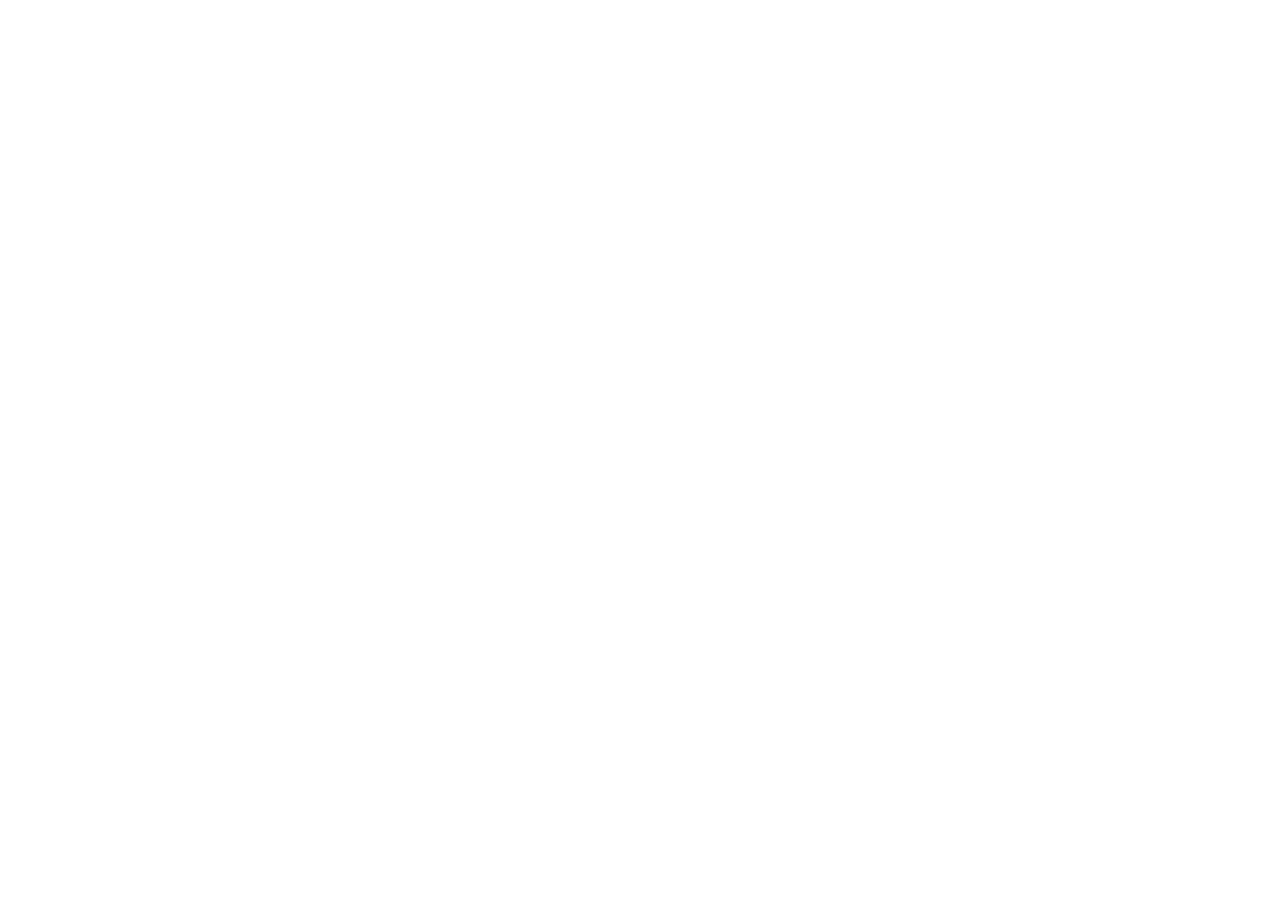
==== index.html @ b68fb027 "init project" ====
<!DOCTYPE html>
<html lang="zh-CN">

<head>
    <meta charset="UTF-8">
    <meta name="viewport" content="width=device-width, initial-scale=1.0">
    <title>Document</title>
</head>

<body>

</body>

</html>
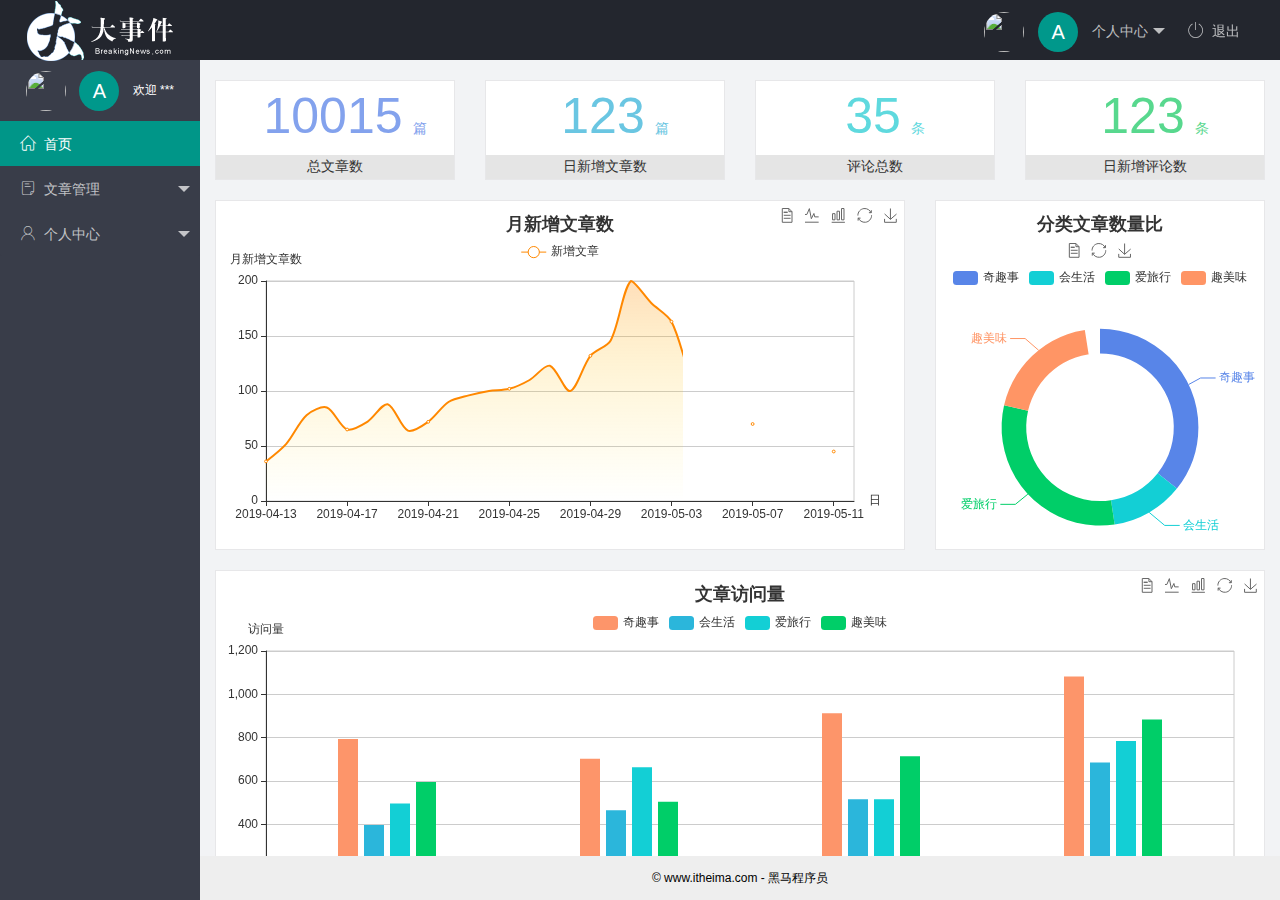
==== commit 4f71d390: "完成了主页功能" ====
--- a/index.html
+++ b/index.html
@@ -1,14 +1,95 @@
 <!DOCTYPE html>
-<html lang="zh-CN">
+<html>
 
 <head>
-    <meta charset="UTF-8">
-    <meta name="viewport" content="width=device-width, initial-scale=1.0">
-    <title>Document</title>
+    <meta charset="utf-8">
+    <meta name="viewport" content="width=device-width, initial-scale=1, maximum-scale=1">
+    <title>大事件-后台首页</title>
+    <!-- 导入layui的样式 -->
+    <link rel="stylesheet" href="/assets/lib/layui/css/layui.css">
+    <!-- 引入第三方字体图标库 -->
+    <link rel="stylesheet" href="/assets/fonts/iconfont.css">
+    <!-- 导入自己的样式表 -->
+    <link rel="stylesheet" href="/assets/css/index.css">
 </head>
 
-<body>
+<body class="layui-layout-body">
+    <div class="layui-layout layui-layout-admin">
+        <div class="layui-header">
+            <div class="layui-logo">
+                <img src="/assets/images/logo.png" alt="">
+            </div>
+            <!-- 头部区域（可配合layui已有的水平导航） -->
+            <ul class="layui-nav layui-layout-right">
+                <li class="layui-nav-item">
+                    <!-- 顶部头像区域 -->
+                    <a href="javascript:;" class="userinfo">
+                        <img src="http://t.cn/RCzsdCq" class="layui-nav-img">
+                        <span class="text-avatar">A</span> 个人中心
+                    </a>
+                    <dl class="layui-nav-child">
+                        <dd><a href="">基本资料</a></dd>
+                        <dd><a href="">更换头像</a></dd>
+                        <dd><a href="">重置密码</a></dd>
+                    </dl>
+                </li>
+                <li class="layui-nav-item"><a href="javascript:;" id="btnLogout"><span class="iconfont icon-tuichu"></span>退出</a></li>
+            </ul>
+        </div>
 
+        <div class="layui-side layui-bg-black">
+            <div class="layui-side-scroll">
+                <!-- 左侧头像区域 -->
+                <div class="userinfo">
+                    <img src="http://t.cn/RCzsdCq" class="layui-nav-img">
+                    <span class="text-avatar">A</span>
+                    <span id="welcome">欢迎 *** </span>
+                </div>
+
+                <!-- 左侧导航区域（可配合layui已有的垂直导航） -->
+                <ul class="layui-nav layui-nav-tree" lay-filter="test" lay-shrink="all">
+                    <li class="layui-nav-item layui-this">
+                        <a href="/home/dashboard.html" target="fm">
+                            <span class="iconfont icon-home"></span>首页</a>
+                    </li>
+                    <li class="layui-nav-item">
+                        <a class="" href="javascript:;"><span class="iconfont icon-16"></span>文章管理</a>
+                        <dl class="layui-nav-child">
+                            <dd><a href="javascript:;"><i class="layui-icon layui-icon-app"></i>文章类别</a></dd>
+                            <dd><a href="javascript:;"><i class="layui-icon layui-icon-app"></i>文章列表</a></dd>
+                            <dd><a href="javascript:;"><i class="layui-icon layui-icon-app"></i>发表文章</a></dd>
+                        </dl>
+                    </li>
+                    <li class="layui-nav-item">
+                        <a href="javascript:;"><span class="iconfont icon-user"></span>个人中心</a>
+                        <dl class="layui-nav-child">
+                            <dd><a href="javascript:;"><i class="layui-icon layui-icon-app"></i>基本资料</a></dd>
+                            <dd><a href="javascript:;"><i class="layui-icon layui-icon-app"></i>更换头像</a></dd>
+                            <dd><a href="javascript:;"><i class="layui-icon layui-icon-app"></i>重置密码</a></dd>
+                        </dl>
+                    </li>
+                </ul>
+            </div>
+        </div>
+
+        <div class="layui-body">
+            <!-- 内容主体区域 -->
+            <iframe name="fm" src="/home/dashboard.html" frameborder="0"></iframe>
+        </div>
+
+        <div class="layui-footer">
+            <!-- 底部固定区域 -->
+            © www.itheima.com - 黑马程序员
+        </div>
+    </div>
+    <!-- 导入layui的js文件 -->
+    <script src="/assets/lib/layui/layui.all.js"></script>
+    <!-- 导入jQuery -->
+    <script src="/assets/lib/jquery.js"></script>
+    <!-- 导入baseAPI.js -->
+    <script src="/assets/js/baseAPI.js"></script>
+    <!-- 导入自己的js -->
+    <script src="/assets/js/index.js"></script>
 </body>
 
 </html>--- a/assets/lib/layui/css/layui.css
+++ b/assets/lib/layui/css/layui.css
@@ -0,0 +1,2 @@
+/** layui-v2.5.5 MIT License By https://www.layui.com */
+ .layui-inline,img{display:inline-block;vertical-align:middle}h1,h2,h3,h4,h5,h6{font-weight:400}.layui-edge,.layui-header,.layui-inline,.layui-main{position:relative}.layui-body,.layui-edge,.layui-elip{overflow:hidden}.layui-btn,.layui-edge,.layui-inline,img{vertical-align:middle}.layui-btn,.layui-disabled,.layui-icon,.layui-unselect{-moz-user-select:none;-webkit-user-select:none;-ms-user-select:none}.layui-elip,.layui-form-checkbox span,.layui-form-pane .layui-form-label{text-overflow:ellipsis;white-space:nowrap}.layui-breadcrumb,.layui-tree-btnGroup{visibility:hidden}blockquote,body,button,dd,div,dl,dt,form,h1,h2,h3,h4,h5,h6,input,li,ol,p,pre,td,textarea,th,ul{margin:0;padding:0;-webkit-tap-highlight-color:rgba(0,0,0,0)}a:active,a:hover{outline:0}img{border:none}li{list-style:none}table{border-collapse:collapse;border-spacing:0}h4,h5,h6{font-size:100%}button,input,optgroup,option,select,textarea{font-family:inherit;font-size:inherit;font-style:inherit;font-weight:inherit;outline:0}pre{white-space:pre-wrap;white-space:-moz-pre-wrap;white-space:-pre-wrap;white-space:-o-pre-wrap;word-wrap:break-word}body{line-height:24px;font:14px Helvetica Neue,Helvetica,PingFang SC,Tahoma,Arial,sans-serif}hr{height:1px;margin:10px 0;border:0;clear:both}a{color:#333;text-decoration:none}a:hover{color:#777}a cite{font-style:normal;*cursor:pointer}.layui-border-box,.layui-border-box *{box-sizing:border-box}.layui-box,.layui-box *{box-sizing:content-box}.layui-clear{clear:both;*zoom:1}.layui-clear:after{content:'\20';clear:both;*zoom:1;display:block;height:0}.layui-inline{*display:inline;*zoom:1}.layui-edge{display:inline-block;width:0;height:0;border-width:6px;border-style:dashed;border-color:transparent}.layui-edge-top{top:-4px;border-bottom-color:#999;border-bottom-style:solid}.layui-edge-right{border-left-color:#999;border-left-style:solid}.layui-edge-bottom{top:2px;border-top-color:#999;border-top-style:solid}.layui-edge-left{border-right-color:#999;border-right-style:solid}.layui-disabled,.layui-disabled:hover{color:#d2d2d2!important;cursor:not-allowed!important}.layui-circle{border-radius:100%}.layui-show{display:block!important}.layui-hide{display:none!important}@font-face{font-family:layui-icon;src:url(../font/iconfont.eot?v=250);src:url(../font/iconfont.eot?v=250#iefix) format('embedded-opentype'),url(../font/iconfont.woff2?v=250) format('woff2'),url(../font/iconfont.woff?v=250) format('woff'),url(../font/iconfont.ttf?v=250) format('truetype'),url(../font/iconfont.svg?v=250#layui-icon) format('svg')}.layui-icon{font-family:layui-icon!important;font-size:16px;font-style:normal;-webkit-font-smoothing:antialiased;-moz-osx-font-smoothing:grayscale}.layui-icon-reply-fill:before{content:"\e611"}.layui-icon-set-fill:before{content:"\e614"}.layui-icon-menu-fill:before{content:"\e60f"}.layui-icon-search:before{content:"\e615"}.layui-icon-share:before{content:"\e641"}.layui-icon-set-sm:before{content:"\e620"}.layui-icon-engine:before{content:"\e628"}.layui-icon-close:before{content:"\1006"}.layui-icon-close-fill:before{content:"\1007"}.layui-icon-chart-screen:before{content:"\e629"}.layui-icon-star:before{content:"\e600"}.layui-icon-circle-dot:before{content:"\e617"}.layui-icon-chat:before{content:"\e606"}.layui-icon-release:before{content:"\e609"}.layui-icon-list:before{content:"\e60a"}.layui-icon-chart:before{content:"\e62c"}.layui-icon-ok-circle:before{content:"\1005"}.layui-icon-layim-theme:before{content:"\e61b"}.layui-icon-table:before{content:"\e62d"}.layui-icon-right:before{content:"\e602"}.layui-icon-left:before{content:"\e603"}.layui-icon-cart-simple:before{content:"\e698"}.layui-icon-face-cry:before{content:"\e69c"}.layui-icon-face-smile:before{content:"\e6af"}.layui-icon-survey:before{content:"\e6b2"}.layui-icon-tree:before{content:"\e62e"}.layui-icon-upload-circle:before{content:"\e62f"}.layui-icon-add-circle:before{content:"\e61f"}.layui-icon-download-circle:before{content:"\e601"}.layui-icon-templeate-1:before{content:"\e630"}.layui-icon-util:before{content:"\e631"}.layui-icon-face-surprised:before{content:"\e664"}.layui-icon-edit:before{content:"\e642"}.layui-icon-speaker:before{content:"\e645"}.layui-icon-down:before{content:"\e61a"}.layui-icon-file:before{content:"\e621"}.layui-icon-layouts:before{content:"\e632"}.layui-icon-rate-half:before{content:"\e6c9"}.layui-icon-add-circle-fine:before{content:"\e608"}.layui-icon-prev-circle:before{content:"\e633"}.layui-icon-read:before{content:"\e705"}.layui-icon-404:before{content:"\e61c"}.layui-icon-carousel:before{content:"\e634"}.layui-icon-help:before{content:"\e607"}.layui-icon-code-circle:before{content:"\e635"}.layui-icon-water:before{content:"\e636"}.layui-icon-username:before{content:"\e66f"}.layui-icon-find-fill:before{content:"\e670"}.layui-icon-about:before{content:"\e60b"}.layui-icon-location:before{content:"\e715"}.layui-icon-up:before{content:"\e619"}.layui-icon-pause:before{content:"\e651"}.layui-icon-date:before{content:"\e637"}.layui-icon-layim-uploadfile:before{content:"\e61d"}.layui-icon-delete:before{content:"\e640"}.layui-icon-play:before{content:"\e652"}.layui-icon-top:before{content:"\e604"}.layui-icon-friends:before{content:"\e612"}.layui-icon-refresh-3:before{content:"\e9aa"}.layui-icon-ok:before{content:"\e605"}.layui-icon-layer:before{content:"\e638"}.layui-icon-face-smile-fine:before{content:"\e60c"}.layui-icon-dollar:before{content:"\e659"}.layui-icon-group:before{content:"\e613"}.layui-icon-layim-download:before{content:"\e61e"}.layui-icon-picture-fine:before{content:"\e60d"}.layui-icon-link:before{content:"\e64c"}.layui-icon-diamond:before{content:"\e735"}.layui-icon-log:before{content:"\e60e"}.layui-icon-rate-solid:before{content:"\e67a"}.layui-icon-fonts-del:before{content:"\e64f"}.layui-icon-unlink:before{content:"\e64d"}.layui-icon-fonts-clear:before{content:"\e639"}.layui-icon-triangle-r:before{content:"\e623"}.layui-icon-circle:before{content:"\e63f"}.layui-icon-radio:before{content:"\e643"}.layui-icon-align-center:before{content:"\e647"}.layui-icon-align-right:before{content:"\e648"}.layui-icon-align-left:before{content:"\e649"}.layui-icon-loading-1:before{content:"\e63e"}.layui-icon-return:before{content:"\e65c"}.layui-icon-fonts-strong:before{content:"\e62b"}.layui-icon-upload:before{content:"\e67c"}.layui-icon-dialogue:before{content:"\e63a"}.layui-icon-video:before{content:"\e6ed"}.layui-icon-headset:before{content:"\e6fc"}.layui-icon-cellphone-fine:before{content:"\e63b"}.layui-icon-add-1:before{content:"\e654"}.layui-icon-face-smile-b:before{content:"\e650"}.layui-icon-fonts-html:before{content:"\e64b"}.layui-icon-form:before{content:"\e63c"}.layui-icon-cart:before{content:"\e657"}.layui-icon-camera-fill:before{content:"\e65d"}.layui-icon-tabs:before{content:"\e62a"}.layui-icon-fonts-code:before{content:"\e64e"}.layui-icon-fire:before{content:"\e756"}.layui-icon-set:before{content:"\e716"}.layui-icon-fonts-u:before{content:"\e646"}.layui-icon-triangle-d:before{content:"\e625"}.layui-icon-tips:before{content:"\e702"}.layui-icon-picture:before{content:"\e64a"}.layui-icon-more-vertical:before{content:"\e671"}.layui-icon-flag:before{content:"\e66c"}.layui-icon-loading:before{content:"\e63d"}.layui-icon-fonts-i:before{content:"\e644"}.layui-icon-refresh-1:before{content:"\e666"}.layui-icon-rmb:before{content:"\e65e"}.layui-icon-home:before{content:"\e68e"}.layui-icon-user:before{content:"\e770"}.layui-icon-notice:before{content:"\e667"}.layui-icon-login-weibo:before{content:"\e675"}.layui-icon-voice:before{content:"\e688"}.layui-icon-upload-drag:before{content:"\e681"}.layui-icon-login-qq:before{content:"\e676"}.layui-icon-snowflake:before{content:"\e6b1"}.layui-icon-file-b:before{content:"\e655"}.layui-icon-template:before{content:"\e663"}.layui-icon-auz:before{content:"\e672"}.layui-icon-console:before{content:"\e665"}.layui-icon-app:before{content:"\e653"}.layui-icon-prev:before{content:"\e65a"}.layui-icon-website:before{content:"\e7ae"}.layui-icon-next:before{content:"\e65b"}.layui-icon-component:before{content:"\e857"}.layui-icon-more:before{content:"\e65f"}.layui-icon-login-wechat:before{content:"\e677"}.layui-icon-shrink-right:before{content:"\e668"}.layui-icon-spread-left:before{content:"\e66b"}.layui-icon-camera:before{content:"\e660"}.layui-icon-note:before{content:"\e66e"}.layui-icon-refresh:before{content:"\e669"}.layui-icon-female:before{content:"\e661"}.layui-icon-male:before{content:"\e662"}.layui-icon-password:before{content:"\e673"}.layui-icon-senior:before{content:"\e674"}.layui-icon-theme:before{content:"\e66a"}.layui-icon-tread:before{content:"\e6c5"}.layui-icon-praise:before{content:"\e6c6"}.layui-icon-star-fill:before{content:"\e658"}.layui-icon-rate:before{content:"\e67b"}.layui-icon-template-1:before{content:"\e656"}.layui-icon-vercode:before{content:"\e679"}.layui-icon-cellphone:before{content:"\e678"}.layui-icon-screen-full:before{content:"\e622"}.layui-icon-screen-restore:before{content:"\e758"}.layui-icon-cols:before{content:"\e610"}.layui-icon-export:before{content:"\e67d"}.layui-icon-print:before{content:"\e66d"}.layui-icon-slider:before{content:"\e714"}.layui-icon-addition:before{content:"\e624"}.layui-icon-subtraction:before{content:"\e67e"}.layui-icon-service:before{content:"\e626"}.layui-icon-transfer:before{content:"\e691"}.layui-main{width:1140px;margin:0 auto}.layui-header{z-index:1000;height:60px}.layui-header a:hover{transition:all .5s;-webkit-transition:all .5s}.layui-side{position:fixed;left:0;top:0;bottom:0;z-index:999;width:200px;overflow-x:hidden}.layui-side-scroll{position:relative;width:220px;height:100%;overflow-x:hidden}.layui-body{position:absolute;left:200px;right:0;top:0;bottom:0;z-index:998;width:auto;overflow-y:auto;box-sizing:border-box}.layui-layout-body{overflow:hidden}.layui-layout-admin .layui-header{background-color:#23262E}.layui-layout-admin .layui-side{top:60px;width:200px;overflow-x:hidden}.layui-layout-admin .layui-body{position:fixed;top:60px;bottom:44px}.layui-layout-admin .layui-main{width:auto;margin:0 15px}.layui-layout-admin .layui-footer{position:fixed;left:200px;right:0;bottom:0;height:44px;line-height:44px;padding:0 15px;background-color:#eee}.layui-layout-admin .layui-logo{position:absolute;left:0;top:0;width:200px;height:100%;line-height:60px;text-align:center;color:#009688;font-size:16px}.layui-layout-admin .layui-header .layui-nav{background:0 0}.layui-layout-left{position:absolute!important;left:200px;top:0}.layui-layout-right{position:absolute!important;right:0;top:0}.layui-container{position:relative;margin:0 auto;padding:0 15px;box-sizing:border-box}.layui-fluid{position:relative;margin:0 auto;padding:0 15px}.layui-row:after,.layui-row:before{content:'';display:block;clear:both}.layui-col-lg1,.layui-col-lg10,.layui-col-lg11,.layui-col-lg12,.layui-col-lg2,.layui-col-lg3,.layui-col-lg4,.layui-col-lg5,.layui-col-lg6,.layui-col-lg7,.layui-col-lg8,.layui-col-lg9,.layui-col-md1,.layui-col-md10,.layui-col-md11,.layui-col-md12,.layui-col-md2,.layui-col-md3,.layui-col-md4,.layui-col-md5,.layui-col-md6,.layui-col-md7,.layui-col-md8,.layui-col-md9,.layui-col-sm1,.layui-col-sm10,.layui-col-sm11,.layui-col-sm12,.layui-col-sm2,.layui-col-sm3,.layui-col-sm4,.layui-col-sm5,.layui-col-sm6,.layui-col-sm7,.layui-col-sm8,.layui-col-sm9,.layui-col-xs1,.layui-col-xs10,.layui-col-xs11,.layui-col-xs12,.layui-col-xs2,.layui-col-xs3,.layui-col-xs4,.layui-col-xs5,.layui-col-xs6,.layui-col-xs7,.layui-col-xs8,.layui-col-xs9{position:relative;display:block;box-sizing:border-box}.layui-col-xs1,.layui-col-xs10,.layui-col-xs11,.layui-col-xs12,.layui-col-xs2,.layui-col-xs3,.layui-col-xs4,.layui-col-xs5,.layui-col-xs6,.layui-col-xs7,.layui-col-xs8,.layui-col-xs9{float:left}.layui-col-xs1{width:8.33333333%}.layui-col-xs2{width:16.66666667%}.layui-col-xs3{width:25%}.layui-col-xs4{width:33.33333333%}.layui-col-xs5{width:41.66666667%}.layui-col-xs6{width:50%}.layui-col-xs7{width:58.33333333%}.layui-col-xs8{width:66.66666667%}.layui-col-xs9{width:75%}.layui-col-xs10{width:83.33333333%}.layui-col-xs11{width:91.66666667%}.layui-col-xs12{width:100%}.layui-col-xs-offset1{margin-left:8.33333333%}.layui-col-xs-offset2{margin-left:16.66666667%}.layui-col-xs-offset3{margin-left:25%}.layui-col-xs-offset4{margin-left:33.33333333%}.layui-col-xs-offset5{margin-left:41.66666667%}.layui-col-xs-offset6{margin-left:50%}.layui-col-xs-offset7{margin-left:58.33333333%}.layui-col-xs-offset8{margin-left:66.66666667%}.layui-col-xs-offset9{margin-left:75%}.layui-col-xs-offset10{margin-left:83.33333333%}.layui-col-xs-offset11{margin-left:91.66666667%}.layui-col-xs-offset12{margin-left:100%}@media screen and (max-width:768px){.layui-hide-xs{display:none!important}.layui-show-xs-block{display:block!important}.layui-show-xs-inline{display:inline!important}.layui-show-xs-inline-block{display:inline-block!important}}@media screen and (min-width:768px){.layui-container{width:750px}.layui-hide-sm{display:none!important}.layui-show-sm-block{display:block!important}.layui-show-sm-inline{display:inline!important}.layui-show-sm-inline-block{display:inline-block!important}.layui-col-sm1,.layui-col-sm10,.layui-col-sm11,.layui-col-sm12,.layui-col-sm2,.layui-col-sm3,.layui-col-sm4,.layui-col-sm5,.layui-col-sm6,.layui-col-sm7,.layui-col-sm8,.layui-col-sm9{float:left}.layui-col-sm1{width:8.33333333%}.layui-col-sm2{width:16.66666667%}.layui-col-sm3{width:25%}.layui-col-sm4{width:33.33333333%}.layui-col-sm5{width:41.66666667%}.layui-col-sm6{width:50%}.layui-col-sm7{width:58.33333333%}.layui-col-sm8{width:66.66666667%}.layui-col-sm9{width:75%}.layui-col-sm10{width:83.33333333%}.layui-col-sm11{width:91.66666667%}.layui-col-sm12{width:100%}.layui-col-sm-offset1{margin-left:8.33333333%}.layui-col-sm-offset2{margin-left:16.66666667%}.layui-col-sm-offset3{margin-left:25%}.layui-col-sm-offset4{margin-left:33.33333333%}.layui-col-sm-offset5{margin-left:41.66666667%}.layui-col-sm-offset6{margin-left:50%}.layui-col-sm-offset7{margin-left:58.33333333%}.layui-col-sm-offset8{margin-left:66.66666667%}.layui-col-sm-offset9{margin-left:75%}.layui-col-sm-offset10{margin-left:83.33333333%}.layui-col-sm-offset11{margin-left:91.66666667%}.layui-col-sm-offset12{margin-left:100%}}@media screen and (min-width:992px){.layui-container{width:970px}.layui-hide-md{display:none!important}.layui-show-md-block{display:block!important}.layui-show-md-inline{display:inline!important}.layui-show-md-inline-block{display:inline-block!important}.layui-col-md1,.layui-col-md10,.layui-col-md11,.layui-col-md12,.layui-col-md2,.layui-col-md3,.layui-col-md4,.layui-col-md5,.layui-col-md6,.layui-col-md7,.layui-col-md8,.layui-col-md9{float:left}.layui-col-md1{width:8.33333333%}.layui-col-md2{width:16.66666667%}.layui-col-md3{width:25%}.layui-col-md4{width:33.33333333%}.layui-col-md5{width:41.66666667%}.layui-col-md6{width:50%}.layui-col-md7{width:58.33333333%}.layui-col-md8{width:66.66666667%}.layui-col-md9{width:75%}.layui-col-md10{width:83.33333333%}.layui-col-md11{width:91.66666667%}.layui-col-md12{width:100%}.layui-col-md-offset1{margin-left:8.33333333%}.layui-col-md-offset2{margin-left:16.66666667%}.layui-col-md-offset3{margin-left:25%}.layui-col-md-offset4{margin-left:33.33333333%}.layui-col-md-offset5{margin-left:41.66666667%}.layui-col-md-offset6{margin-left:50%}.layui-col-md-offset7{margin-left:58.33333333%}.layui-col-md-offset8{margin-left:66.66666667%}.layui-col-md-offset9{margin-left:75%}.layui-col-md-offset10{margin-left:83.33333333%}.layui-col-md-offset11{margin-left:91.66666667%}.layui-col-md-offset12{margin-left:100%}}@media screen and (min-width:1200px){.layui-container{width:1170px}.layui-hide-lg{display:none!important}.layui-show-lg-block{display:block!important}.layui-show-lg-inline{display:inline!important}.layui-show-lg-inline-block{display:inline-block!important}.layui-col-lg1,.layui-col-lg10,.layui-col-lg11,.layui-col-lg12,.layui-col-lg2,.layui-col-lg3,.layui-col-lg4,.layui-col-lg5,.layui-col-lg6,.layui-col-lg7,.layui-col-lg8,.layui-col-lg9{float:left}.layui-col-lg1{width:8.33333333%}.layui-col-lg2{width:16.66666667%}.layui-col-lg3{width:25%}.layui-col-lg4{width:33.33333333%}.layui-col-lg5{width:41.66666667%}.layui-col-lg6{width:50%}.layui-col-lg7{width:58.33333333%}.layui-col-lg8{width:66.66666667%}.layui-col-lg9{width:75%}.layui-col-lg10{width:83.33333333%}.layui-col-lg11{width:91.66666667%}.layui-col-lg12{width:100%}.layui-col-lg-offset1{margin-left:8.33333333%}.layui-col-lg-offset2{margin-left:16.66666667%}.layui-col-lg-offset3{margin-left:25%}.layui-col-lg-offset4{margin-left:33.33333333%}.layui-col-lg-offset5{margin-left:41.66666667%}.layui-col-lg-offset6{margin-left:50%}.layui-col-lg-offset7{margin-left:58.33333333%}.layui-col-lg-offset8{margin-left:66.66666667%}.layui-col-lg-offset9{margin-left:75%}.layui-col-lg-offset10{margin-left:83.33333333%}.layui-col-lg-offset11{margin-left:91.66666667%}.layui-col-lg-offset12{margin-left:100%}}.layui-col-space1{margin:-.5px}.layui-col-space1>*{padding:.5px}.layui-col-space3{margin:-1.5px}.layui-col-space3>*{padding:1.5px}.layui-col-space5{margin:-2.5px}.layui-col-space5>*{padding:2.5px}.layui-col-space8{margin:-3.5px}.layui-col-space8>*{padding:3.5px}.layui-col-space10{margin:-5px}.layui-col-space10>*{padding:5px}.layui-col-space12{margin:-6px}.layui-col-space12>*{padding:6px}.layui-col-space15{margin:-7.5px}.layui-col-space15>*{padding:7.5px}.layui-col-space18{margin:-9px}.layui-col-space18>*{padding:9px}.layui-col-space20{margin:-10px}.layui-col-space20>*{padding:10px}.layui-col-space22{margin:-11px}.layui-col-space22>*{padding:11px}.layui-col-space25{margin:-12.5px}.layui-col-space25>*{padding:12.5px}.layui-col-space30{margin:-15px}.layui-col-space30>*{padding:15px}.layui-btn,.layui-input,.layui-select,.layui-textarea,.layui-upload-button{outline:0;-webkit-appearance:none;transition:all .3s;-webkit-transition:all .3s;box-sizing:border-box}.layui-elem-quote{margin-bottom:10px;padding:15px;line-height:22px;border-left:5px solid #009688;border-radius:0 2px 2px 0;background-color:#f2f2f2}.layui-quote-nm{border-style:solid;border-width:1px 1px 1px 5px;background:0 0}.layui-elem-field{margin-bottom:10px;padding:0;border-width:1px;border-style:solid}.layui-elem-field legend{margin-left:20px;padding:0 10px;font-size:20px;font-weight:300}.layui-field-title{margin:10px 0 20px;border-width:1px 0 0}.layui-field-box{padding:10px 15px}.layui-field-title .layui-field-box{padding:10px 0}.layui-progress{position:relative;height:6px;border-radius:20px;background-color:#e2e2e2}.layui-progress-bar{position:absolute;left:0;top:0;width:0;max-width:100%;height:6px;border-radius:20px;text-align:right;background-color:#5FB878;transition:all .3s;-webkit-transition:all .3s}.layui-progress-big,.layui-progress-big .layui-progress-bar{height:18px;line-height:18px}.layui-progress-text{position:relative;top:-20px;line-height:18px;font-size:12px;color:#666}.layui-progress-big .layui-progress-text{position:static;padding:0 10px;color:#fff}.layui-collapse{border-width:1px;border-style:solid;border-radius:2px}.layui-colla-content,.layui-colla-item{border-top-width:1px;border-top-style:solid}.layui-colla-item:first-child{border-top:none}.layui-colla-title{position:relative;height:42px;line-height:42px;padding:0 15px 0 35px;color:#333;background-color:#f2f2f2;cursor:pointer;font-size:14px;overflow:hidden}.layui-colla-content{display:none;padding:10px 15px;line-height:22px;color:#666}.layui-colla-icon{position:absolute;left:15px;top:0;font-size:14px}.layui-card{margin-bottom:15px;border-radius:2px;background-color:#fff;box-shadow:0 1px 2px 0 rgba(0,0,0,.05)}.layui-card:last-child{margin-bottom:0}.layui-card-header{position:relative;height:42px;line-height:42px;padding:0 15px;border-bottom:1px solid #f6f6f6;color:#333;border-radius:2px 2px 0 0;font-size:14px}.layui-bg-black,.layui-bg-blue,.layui-bg-cyan,.layui-bg-green,.layui-bg-orange,.layui-bg-red{color:#fff!important}.layui-card-body{position:relative;padding:10px 15px;line-height:24px}.layui-card-body[pad15]{padding:15px}.layui-card-body[pad20]{padding:20px}.layui-card-body .layui-table{margin:5px 0}.layui-card .layui-tab{margin:0}.layui-panel-window{position:relative;padding:15px;border-radius:0;border-top:5px solid #E6E6E6;background-color:#fff}.layui-auxiliar-moving{position:fixed;left:0;right:0;top:0;bottom:0;width:100%;height:100%;background:0 0;z-index:9999999999}.layui-form-label,.layui-form-mid,.layui-form-select,.layui-input-block,.layui-input-inline,.layui-textarea{position:relative}.layui-bg-red{background-color:#FF5722!important}.layui-bg-orange{background-color:#FFB800!important}.layui-bg-green{background-color:#009688!important}.layui-bg-cyan{background-color:#2F4056!important}.layui-bg-blue{background-color:#1E9FFF!important}.layui-bg-black{background-color:#393D49!important}.layui-bg-gray{background-color:#eee!important;color:#666!important}.layui-badge-rim,.layui-colla-content,.layui-colla-item,.layui-collapse,.layui-elem-field,.layui-form-pane .layui-form-item[pane],.layui-form-pane .layui-form-label,.layui-input,.layui-layedit,.layui-layedit-tool,.layui-quote-nm,.layui-select,.layui-tab-bar,.layui-tab-card,.layui-tab-title,.layui-tab-title .layui-this:after,.layui-textarea{border-color:#e6e6e6}.layui-timeline-item:before,hr{background-color:#e6e6e6}.layui-text{line-height:22px;font-size:14px;color:#666}.layui-text h1,.layui-text h2,.layui-text h3{font-weight:500;color:#333}.layui-text h1{font-size:30px}.layui-text h2{font-size:24px}.layui-text h3{font-size:18px}.layui-text a:not(.layui-btn){color:#01AAED}.layui-text a:not(.layui-btn):hover{text-decoration:underline}.layui-text ul{padding:5px 0 5px 15px}.layui-text ul li{margin-top:5px;list-style-type:disc}.layui-text em,.layui-word-aux{color:#999!important;padding:0 5px!important}.layui-btn{display:inline-block;height:38px;line-height:38px;padding:0 18px;background-color:#009688;color:#fff;white-space:nowrap;text-align:center;font-size:14px;border:none;border-radius:2px;cursor:pointer}.layui-btn:hover{opacity:.8;filter:alpha(opacity=80);color:#fff}.layui-btn:active{opacity:1;filter:alpha(opacity=100)}.layui-btn+.layui-btn{margin-left:10px}.layui-btn-container{font-size:0}.layui-btn-container .layui-btn{margin-right:10px;margin-bottom:10px}.layui-btn-container .layui-btn+.layui-btn{margin-left:0}.layui-table .layui-btn-container .layui-btn{margin-bottom:9px}.layui-btn-radius{border-radius:100px}.layui-btn .layui-icon{margin-right:3px;font-size:18px;vertical-align:bottom;vertical-align:middle\9}.layui-btn-primary{border:1px solid #C9C9C9;background-color:#fff;color:#555}.layui-btn-primary:hover{border-color:#009688;color:#333}.layui-btn-normal{background-color:#1E9FFF}.layui-btn-warm{background-color:#FFB800}.layui-btn-danger{background-color:#FF5722}.layui-btn-checked{background-color:#5FB878}.layui-btn-disabled,.layui-btn-disabled:active,.layui-btn-disabled:hover{border:1px solid #e6e6e6;background-color:#FBFBFB;color:#C9C9C9;cursor:not-allowed;opacity:1}.layui-btn-lg{height:44px;line-height:44px;padding:0 25px;font-size:16px}.layui-btn-sm{height:30px;line-height:30px;padding:0 10px;font-size:12px}.layui-btn-sm i{font-size:16px!important}.layui-btn-xs{height:22px;line-height:22px;padding:0 5px;font-size:12px}.layui-btn-xs i{font-size:14px!important}.layui-btn-group{display:inline-block;vertical-align:middle;font-size:0}.layui-btn-group .layui-btn{margin-left:0!important;margin-right:0!important;border-left:1px solid rgba(255,255,255,.5);border-radius:0}.layui-btn-group .layui-btn-primary{border-left:none}.layui-btn-group .layui-btn-primary:hover{border-color:#C9C9C9;color:#009688}.layui-btn-group .layui-btn:first-child{border-left:none;border-radius:2px 0 0 2px}.layui-btn-group .layui-btn-primary:first-child{border-left:1px solid #c9c9c9}.layui-btn-group .layui-btn:last-child{border-radius:0 2px 2px 0}.layui-btn-group .layui-btn+.layui-btn{margin-left:0}.layui-btn-group+.layui-btn-group{margin-left:10px}.layui-btn-fluid{width:100%}.layui-input,.layui-select,.layui-textarea{height:38px;line-height:1.3;line-height:38px\9;border-width:1px;border-style:solid;background-color:#fff;border-radius:2px}.layui-input::-webkit-input-placeholder,.layui-select::-webkit-input-placeholder,.layui-textarea::-webkit-input-placeholder{line-height:1.3}.layui-input,.layui-textarea{display:block;width:100%;padding-left:10px}.layui-input:hover,.layui-textarea:hover{border-color:#D2D2D2!important}.layui-input:focus,.layui-textarea:focus{border-color:#C9C9C9!important}.layui-textarea{min-height:100px;height:auto;line-height:20px;padding:6px 10px;resize:vertical}.layui-select{padding:0 10px}.layui-form input[type=checkbox],.layui-form input[type=radio],.layui-form select{display:none}.layui-form [lay-ignore]{display:initial}.layui-form-item{margin-bottom:15px;clear:both;*zoom:1}.layui-form-item:after{content:'\20';clear:both;*zoom:1;display:block;height:0}.layui-form-label{float:left;display:block;padding:9px 15px;width:80px;font-weight:400;line-height:20px;text-align:right}.layui-form-label-col{display:block;float:none;padding:9px 0;line-height:20px;text-align:left}.layui-form-item .layui-inline{margin-bottom:5px;margin-right:10px}.layui-input-block{margin-left:110px;min-height:36px}.layui-input-inline{display:inline-block;vertical-align:middle}.layui-form-item .layui-input-inline{float:left;width:190px;margin-right:10px}.layui-form-text .layui-input-inline{width:auto}.layui-form-mid{float:left;display:block;padding:9px 0!important;line-height:20px;margin-right:10px}.layui-form-danger+.layui-form-select .layui-input,.layui-form-danger:focus{border-color:#FF5722!important}.layui-form-select .layui-input{padding-right:30px;cursor:pointer}.layui-form-select .layui-edge{position:absolute;right:10px;top:50%;margin-top:-3px;cursor:pointer;border-width:6px;border-top-color:#c2c2c2;border-top-style:solid;transition:all .3s;-webkit-transition:all .3s}.layui-form-select dl{display:none;position:absolute;left:0;top:42px;padding:5px 0;z-index:899;min-width:100%;border:1px solid #d2d2d2;max-height:300px;overflow-y:auto;background-color:#fff;border-radius:2px;box-shadow:0 2px 4px rgba(0,0,0,.12);box-sizing:border-box}.layui-form-select dl dd,.layui-form-select dl dt{padding:0 10px;line-height:36px;white-space:nowrap;overflow:hidden;text-overflow:ellipsis}.layui-form-select dl dt{font-size:12px;color:#999}.layui-form-select dl dd{cursor:pointer}.layui-form-select dl dd:hover{background-color:#f2f2f2;-webkit-transition:.5s all;transition:.5s all}.layui-form-select .layui-select-group dd{padding-left:20px}.layui-form-select dl dd.layui-select-tips{padding-left:10px!important;color:#999}.layui-form-select dl dd.layui-this{background-color:#5FB878;color:#fff}.layui-form-checkbox,.layui-form-select dl dd.layui-disabled{background-color:#fff}.layui-form-selected dl{display:block}.layui-form-checkbox,.layui-form-checkbox *,.layui-form-switch{display:inline-block;vertical-align:middle}.layui-form-selected .layui-edge{margin-top:-9px;-webkit-transform:rotate(180deg);transform:rotate(180deg);margin-top:-3px\9}:root .layui-form-selected .layui-edge{margin-top:-9px\0/IE9}.layui-form-selectup dl{top:auto;bottom:42px}.layui-select-none{margin:5px 0;text-align:center;color:#999}.layui-select-disabled .layui-disabled{border-color:#eee!important}.layui-select-disabled .layui-edge{border-top-color:#d2d2d2}.layui-form-checkbox{position:relative;height:30px;line-height:30px;margin-right:10px;padding-right:30px;cursor:pointer;font-size:0;-webkit-transition:.1s linear;transition:.1s linear;box-sizing:border-box}.layui-form-checkbox span{padding:0 10px;height:100%;font-size:14px;border-radius:2px 0 0 2px;background-color:#d2d2d2;color:#fff;overflow:hidden}.layui-form-checkbox:hover span{background-color:#c2c2c2}.layui-form-checkbox i{position:absolute;right:0;top:0;width:30px;height:28px;border:1px solid #d2d2d2;border-left:none;border-radius:0 2px 2px 0;color:#fff;font-size:20px;text-align:center}.layui-form-checkbox:hover i{border-color:#c2c2c2;color:#c2c2c2}.layui-form-checked,.layui-form-checked:hover{border-color:#5FB878}.layui-form-checked span,.layui-form-checked:hover span{background-color:#5FB878}.layui-form-checked i,.layui-form-checked:hover i{color:#5FB878}.layui-form-item .layui-form-checkbox{margin-top:4px}.layui-form-checkbox[lay-skin=primary]{height:auto!important;line-height:normal!important;min-width:18px;min-height:18px;border:none!important;margin-right:0;padding-left:28px;padding-right:0;background:0 0}.layui-form-checkbox[lay-skin=primary] span{padding-left:0;padding-right:15px;line-height:18px;background:0 0;color:#666}.layui-form-checkbox[lay-skin=primary] i{right:auto;left:0;width:16px;height:16px;line-height:16px;border:1px solid #d2d2d2;font-size:12px;border-radius:2px;background-color:#fff;-webkit-transition:.1s linear;transition:.1s linear}.layui-form-checkbox[lay-skin=primary]:hover i{border-color:#5FB878;color:#fff}.layui-form-checked[lay-skin=primary] i{border-color:#5FB878!important;background-color:#5FB878;color:#fff}.layui-checkbox-disbaled[lay-skin=primary] span{background:0 0!important;color:#c2c2c2}.layui-checkbox-disbaled[lay-skin=primary]:hover i{border-color:#d2d2d2}.layui-form-item .layui-form-checkbox[lay-skin=primary]{margin-top:10px}.layui-form-switch{position:relative;height:22px;line-height:22px;min-width:35px;padding:0 5px;margin-top:8px;border:1px solid #d2d2d2;border-radius:20px;cursor:pointer;background-color:#fff;-webkit-transition:.1s linear;transition:.1s linear}.layui-form-switch i{position:absolute;left:5px;top:3px;width:16px;height:16px;border-radius:20px;background-color:#d2d2d2;-webkit-transition:.1s linear;transition:.1s linear}.layui-form-switch em{position:relative;top:0;width:25px;margin-left:21px;padding:0!important;text-align:center!important;color:#999!important;font-style:normal!important;font-size:12px}.layui-form-onswitch{border-color:#5FB878;background-color:#5FB878}.layui-checkbox-disbaled,.layui-checkbox-disbaled i{border-color:#e2e2e2!important}.layui-form-onswitch i{left:100%;margin-left:-21px;background-color:#fff}.layui-form-onswitch em{margin-left:5px;margin-right:21px;color:#fff!important}.layui-checkbox-disbaled span{background-color:#e2e2e2!important}.layui-checkbox-disbaled:hover i{color:#fff!important}[lay-radio]{display:none}.layui-form-radio,.layui-form-radio *{display:inline-block;vertical-align:middle}.layui-form-radio{line-height:28px;margin:6px 10px 0 0;padding-right:10px;cursor:pointer;font-size:0}.layui-form-radio *{font-size:14px}.layui-form-radio>i{margin-right:8px;font-size:22px;color:#c2c2c2}.layui-form-radio>i:hover,.layui-form-radioed>i{color:#5FB878}.layui-radio-disbaled>i{color:#e2e2e2!important}.layui-form-pane .layui-form-label{width:110px;padding:8px 15px;height:38px;line-height:20px;border-width:1px;border-style:solid;border-radius:2px 0 0 2px;text-align:center;background-color:#FBFBFB;overflow:hidden;box-sizing:border-box}.layui-form-pane .layui-input-inline{margin-left:-1px}.layui-form-pane .layui-input-block{margin-left:110px;left:-1px}.layui-form-pane .layui-input{border-radius:0 2px 2px 0}.layui-form-pane .layui-form-text .layui-form-label{float:none;width:100%;border-radius:2px;box-sizing:border-box;text-align:left}.layui-form-pane .layui-form-text .layui-input-inline{display:block;margin:0;top:-1px;clear:both}.layui-form-pane .layui-form-text .layui-input-block{margin:0;left:0;top:-1px}.layui-form-pane .layui-form-text .layui-textarea{min-height:100px;border-radius:0 0 2px 2px}.layui-form-pane .layui-form-checkbox{margin:4px 0 4px 10px}.layui-form-pane .layui-form-radio,.layui-form-pane .layui-form-switch{margin-top:6px;margin-left:10px}.layui-form-pane .layui-form-item[pane]{position:relative;border-width:1px;border-style:solid}.layui-form-pane .layui-form-item[pane] .layui-form-label{position:absolute;left:0;top:0;height:100%;border-width:0 1px 0 0}.layui-form-pane .layui-form-item[pane] .layui-input-inline{margin-left:110px}@media screen and (max-width:450px){.layui-form-item .layui-form-label{text-overflow:ellipsis;overflow:hidden;white-space:nowrap}.layui-form-item .layui-inline{display:block;margin-right:0;margin-bottom:20px;clear:both}.layui-form-item .layui-inline:after{content:'\20';clear:both;display:block;height:0}.layui-form-item .layui-input-inline{display:block;float:none;left:-3px;width:auto;margin:0 0 10px 112px}.layui-form-item .layui-input-inline+.layui-form-mid{margin-left:110px;top:-5px;padding:0}.layui-form-item .layui-form-checkbox{margin-right:5px;margin-bottom:5px}}.layui-layedit{border-width:1px;border-style:solid;border-radius:2px}.layui-layedit-tool{padding:3px 5px;border-bottom-width:1px;border-bottom-style:solid;font-size:0}.layedit-tool-fixed{position:fixed;top:0;border-top:1px solid #e2e2e2}.layui-layedit-tool .layedit-tool-mid,.layui-layedit-tool .layui-icon{display:inline-block;vertical-align:middle;text-align:center;font-size:14px}.layui-layedit-tool .layui-icon{position:relative;width:32px;height:30px;line-height:30px;margin:3px 5px;color:#777;cursor:pointer;border-radius:2px}.layui-layedit-tool .layui-icon:hover{color:#393D49}.layui-layedit-tool .layui-icon:active{color:#000}.layui-layedit-tool .layedit-tool-active{background-color:#e2e2e2;color:#000}.layui-layedit-tool .layui-disabled,.layui-layedit-tool .layui-disabled:hover{color:#d2d2d2;cursor:not-allowed}.layui-layedit-tool .layedit-tool-mid{width:1px;height:18px;margin:0 10px;background-color:#d2d2d2}.layedit-tool-html{width:50px!important;font-size:30px!important}.layedit-tool-b,.layedit-tool-code,.layedit-tool-help{font-size:16px!important}.layedit-tool-d,.layedit-tool-face,.layedit-tool-image,.layedit-tool-unlink{font-size:18px!important}.layedit-tool-image input{position:absolute;font-size:0;left:0;top:0;width:100%;height:100%;opacity:.01;filter:Alpha(opacity=1);cursor:pointer}.layui-layedit-iframe iframe{display:block;width:100%}#LAY_layedit_code{overflow:hidden}.layui-laypage{display:inline-block;*display:inline;*zoom:1;vertical-align:middle;margin:10px 0;font-size:0}.layui-laypage>a:first-child,.layui-laypage>a:first-child em{border-radius:2px 0 0 2px}.layui-laypage>a:last-child,.layui-laypage>a:last-child em{border-radius:0 2px 2px 0}.layui-laypage>:first-child{margin-left:0!important}.layui-laypage>:last-child{margin-right:0!important}.layui-laypage a,.layui-laypage button,.layui-laypage input,.layui-laypage select,.layui-laypage span{border:1px solid #e2e2e2}.layui-laypage a,.layui-laypage span{display:inline-block;*display:inline;*zoom:1;vertical-align:middle;padding:0 15px;height:28px;line-height:28px;margin:0 -1px 5px 0;background-color:#fff;color:#333;font-size:12px}.layui-flow-more a *,.layui-laypage input,.layui-table-view select[lay-ignore]{display:inline-block}.layui-laypage a:hover{color:#009688}.layui-laypage em{font-style:normal}.layui-laypage .layui-laypage-spr{color:#999;font-weight:700}.layui-laypage a{text-decoration:none}.layui-laypage .layui-laypage-curr{position:relative}.layui-laypage .layui-laypage-curr em{position:relative;color:#fff}.layui-laypage .layui-laypage-curr .layui-laypage-em{position:absolute;left:-1px;top:-1px;padding:1px;width:100%;height:100%;background-color:#009688}.layui-laypage-em{border-radius:2px}.layui-laypage-next em,.layui-laypage-prev em{font-family:Sim sun;font-size:16px}.layui-laypage .layui-laypage-count,.layui-laypage .layui-laypage-limits,.layui-laypage .layui-laypage-refresh,.layui-laypage .layui-laypage-skip{margin-left:10px;margin-right:10px;padding:0;border:none}.layui-laypage .layui-laypage-limits,.layui-laypage .layui-laypage-refresh{vertical-align:top}.layui-laypage .layui-laypage-refresh i{font-size:18px;cursor:pointer}.layui-laypage select{height:22px;padding:3px;border-radius:2px;cursor:pointer}.layui-laypage .layui-laypage-skip{height:30px;line-height:30px;color:#999}.layui-laypage button,.layui-laypage input{height:30px;line-height:30px;border-radius:2px;vertical-align:top;background-color:#fff;box-sizing:border-box}.layui-laypage input{width:40px;margin:0 10px;padding:0 3px;text-align:center}.layui-laypage input:focus,.layui-laypage select:focus{border-color:#009688!important}.layui-laypage button{margin-left:10px;padding:0 10px;cursor:pointer}.layui-table,.layui-table-view{margin:10px 0}.layui-flow-more{margin:10px 0;text-align:center;color:#999;font-size:14px}.layui-flow-more a{height:32px;line-height:32px}.layui-flow-more a *{vertical-align:top}.layui-flow-more a cite{padding:0 20px;border-radius:3px;background-color:#eee;color:#333;font-style:normal}.layui-flow-more a cite:hover{opacity:.8}.layui-flow-more a i{font-size:30px;color:#737383}.layui-table{width:100%;background-color:#fff;color:#666}.layui-table tr{transition:all .3s;-webkit-transition:all .3s}.layui-table th{text-align:left;font-weight:400}.layui-table tbody tr:hover,.layui-table thead tr,.layui-table-click,.layui-table-header,.layui-table-hover,.layui-table-mend,.layui-table-patch,.layui-table-tool,.layui-table-total,.layui-table-total tr,.layui-table[lay-even] tr:nth-child(even){background-color:#f2f2f2}.layui-table td,.layui-table th,.layui-table-col-set,.layui-table-fixed-r,.layui-table-grid-down,.layui-table-header,.layui-table-page,.layui-table-tips-main,.layui-table-tool,.layui-table-total,.layui-table-view,.layui-table[lay-skin=line],.layui-table[lay-skin=row]{border-width:1px;border-style:solid;border-color:#e6e6e6}.layui-table td,.layui-table th{position:relative;padding:9px 15px;min-height:20px;line-height:20px;font-size:14px}.layui-table[lay-skin=line] td,.layui-table[lay-skin=line] th{border-width:0 0 1px}.layui-table[lay-skin=row] td,.layui-table[lay-skin=row] th{border-width:0 1px 0 0}.layui-table[lay-skin=nob] td,.layui-table[lay-skin=nob] th{border:none}.layui-table img{max-width:100px}.layui-table[lay-size=lg] td,.layui-table[lay-size=lg] th{padding:15px 30px}.layui-table-view .layui-table[lay-size=lg] .layui-table-cell{height:40px;line-height:40px}.layui-table[lay-size=sm] td,.layui-table[lay-size=sm] th{font-size:12px;padding:5px 10px}.layui-table-view .layui-table[lay-size=sm] .layui-table-cell{height:20px;line-height:20px}.layui-table[lay-data]{display:none}.layui-table-box{position:relative;overflow:hidden}.layui-table-view .layui-table{position:relative;width:auto;margin:0}.layui-table-view .layui-table[lay-skin=line]{border-width:0 1px 0 0}.layui-table-view .layui-table[lay-skin=row]{border-width:0 0 1px}.layui-table-view .layui-table td,.layui-table-view .layui-table th{padding:5px 0;border-top:none;border-left:none}.layui-table-view .layui-table th.layui-unselect .layui-table-cell span{cursor:pointer}.layui-table-view .layui-table td{cursor:default}.layui-table-view .layui-table td[data-edit=text]{cursor:text}.layui-table-view .layui-form-checkbox[lay-skin=primary] i{width:18px;height:18px}.layui-table-view .layui-form-radio{line-height:0;padding:0}.layui-table-view .layui-form-radio>i{margin:0;font-size:20px}.layui-table-init{position:absolute;left:0;top:0;width:100%;height:100%;text-align:center;z-index:110}.layui-table-init .layui-icon{position:absolute;left:50%;top:50%;margin:-15px 0 0 -15px;font-size:30px;color:#c2c2c2}.layui-table-header{border-width:0 0 1px;overflow:hidden}.layui-table-header .layui-table{margin-bottom:-1px}.layui-table-tool .layui-inline[lay-event]{position:relative;width:26px;height:26px;padding:5px;line-height:16px;margin-right:10px;text-align:center;color:#333;border:1px solid #ccc;cursor:pointer;-webkit-transition:.5s all;transition:.5s all}.layui-table-tool .layui-inline[lay-event]:hover{border:1px solid #999}.layui-table-tool-temp{padding-right:120px}.layui-table-tool-self{position:absolute;right:17px;top:10px}.layui-table-tool .layui-table-tool-self .layui-inline[lay-event]{margin:0 0 0 10px}.layui-table-tool-panel{position:absolute;top:29px;left:-1px;padding:5px 0;min-width:150px;min-height:40px;border:1px solid #d2d2d2;text-align:left;overflow-y:auto;background-color:#fff;box-shadow:0 2px 4px rgba(0,0,0,.12)}.layui-table-cell,.layui-table-tool-panel li{overflow:hidden;text-overflow:ellipsis;white-space:nowrap}.layui-table-tool-panel li{padding:0 10px;line-height:30px;-webkit-transition:.5s all;transition:.5s all}.layui-table-tool-panel li .layui-form-checkbox[lay-skin=primary]{width:100%;padding-left:28px}.layui-table-tool-panel li:hover{background-color:#f2f2f2}.layui-table-tool-panel li .layui-form-checkbox[lay-skin=primary] i{position:absolute;left:0;top:0}.layui-table-tool-panel li .layui-form-checkbox[lay-skin=primary] span{padding:0}.layui-table-tool .layui-table-tool-self .layui-table-tool-panel{left:auto;right:-1px}.layui-table-col-set{position:absolute;right:0;top:0;width:20px;height:100%;border-width:0 0 0 1px;background-color:#fff}.layui-table-sort{width:10px;height:20px;margin-left:5px;cursor:pointer!important}.layui-table-sort .layui-edge{position:absolute;left:5px;border-width:5px}.layui-table-sort .layui-table-sort-asc{top:3px;border-top:none;border-bottom-style:solid;border-bottom-color:#b2b2b2}.layui-table-sort .layui-table-sort-asc:hover{border-bottom-color:#666}.layui-table-sort .layui-table-sort-desc{bottom:5px;border-bottom:none;border-top-style:solid;border-top-color:#b2b2b2}.layui-table-sort .layui-table-sort-desc:hover{border-top-color:#666}.layui-table-sort[lay-sort=asc] .layui-table-sort-asc{border-bottom-color:#000}.layui-table-sort[lay-sort=desc] .layui-table-sort-desc{border-top-color:#000}.layui-table-cell{height:28px;line-height:28px;padding:0 15px;position:relative;box-sizing:border-box}.layui-table-cell .layui-form-checkbox[lay-skin=primary]{top:-1px;padding:0}.layui-table-cell .layui-table-link{color:#01AAED}.laytable-cell-checkbox,.laytable-cell-numbers,.laytable-cell-radio,.laytable-cell-space{padding:0;text-align:center}.layui-table-body{position:relative;overflow:auto;margin-right:-1px;margin-bottom:-1px}.layui-table-body .layui-none{line-height:26px;padding:15px;text-align:center;color:#999}.layui-table-fixed{position:absolute;left:0;top:0;z-index:101}.layui-table-fixed .layui-table-body{overflow:hidden}.layui-table-fixed-l{box-shadow:0 -1px 8px rgba(0,0,0,.08)}.layui-table-fixed-r{left:auto;right:-1px;border-width:0 0 0 1px;box-shadow:-1px 0 8px rgba(0,0,0,.08)}.layui-table-fixed-r .layui-table-header{position:relative;overflow:visible}.layui-table-mend{position:absolute;right:-49px;top:0;height:100%;width:50px}.layui-table-tool{position:relative;z-index:890;width:100%;min-height:50px;line-height:30px;padding:10px 15px;border-width:0 0 1px}.layui-table-tool .layui-btn-container{margin-bottom:-10px}.layui-table-page,.layui-table-total{border-width:1px 0 0;margin-bottom:-1px;overflow:hidden}.layui-table-page{position:relative;width:100%;padding:7px 7px 0;height:41px;font-size:12px;white-space:nowrap}.layui-table-page>div{height:26px}.layui-table-page .layui-laypage{margin:0}.layui-table-page .layui-laypage a,.layui-table-page .layui-laypage span{height:26px;line-height:26px;margin-bottom:10px;border:none;background:0 0}.layui-table-page .layui-laypage a,.layui-table-page .layui-laypage span.layui-laypage-curr{padding:0 12px}.layui-table-page .layui-laypage span{margin-left:0;padding:0}.layui-table-page .layui-laypage .layui-laypage-prev{margin-left:-7px!important}.layui-table-page .layui-laypage .layui-laypage-curr .layui-laypage-em{left:0;top:0;padding:0}.layui-table-page .layui-laypage button,.layui-table-page .layui-laypage input{height:26px;line-height:26px}.layui-table-page .layui-laypage input{width:40px}.layui-table-page .layui-laypage button{padding:0 10px}.layui-table-page select{height:18px}.layui-table-patch .layui-table-cell{padding:0;width:30px}.layui-table-edit{position:absolute;left:0;top:0;width:100%;height:100%;padding:0 14px 1px;border-radius:0;box-shadow:1px 1px 20px rgba(0,0,0,.15)}.layui-table-edit:focus{border-color:#5FB878!important}select.layui-table-edit{padding:0 0 0 10px;border-color:#C9C9C9}.layui-table-view .layui-form-checkbox,.layui-table-view .layui-form-radio,.layui-table-view .layui-form-switch{top:0;margin:0;box-sizing:content-box}.layui-table-view .layui-form-checkbox{top:-1px;height:26px;line-height:26px}.layui-table-view .layui-form-checkbox i{height:26px}.layui-table-grid .layui-table-cell{overflow:visible}.layui-table-grid-down{position:absolute;top:0;right:0;width:26px;height:100%;padding:5px 0;border-width:0 0 0 1px;text-align:center;background-color:#fff;color:#999;cursor:pointer}.layui-table-grid-down .layui-icon{position:absolute;top:50%;left:50%;margin:-8px 0 0 -8px}.layui-table-grid-down:hover{background-color:#fbfbfb}body .layui-table-tips .layui-layer-content{background:0 0;padding:0;box-shadow:0 1px 6px rgba(0,0,0,.12)}.layui-table-tips-main{margin:-44px 0 0 -1px;max-height:150px;padding:8px 15px;font-size:14px;overflow-y:scroll;background-color:#fff;color:#666}.layui-table-tips-c{position:absolute;right:-3px;top:-13px;width:20px;height:20px;padding:3px;cursor:pointer;background-color:#666;border-radius:50%;color:#fff}.layui-table-tips-c:hover{background-color:#777}.layui-table-tips-c:before{position:relative;right:-2px}.layui-upload-file{display:none!important;opacity:.01;filter:Alpha(opacity=1)}.layui-upload-drag,.layui-upload-form,.layui-upload-wrap{display:inline-block}.layui-upload-list{margin:10px 0}.layui-upload-choose{padding:0 10px;color:#999}.layui-upload-drag{position:relative;padding:30px;border:1px dashed #e2e2e2;background-color:#fff;text-align:center;cursor:pointer;color:#999}.layui-upload-drag .layui-icon{font-size:50px;color:#009688}.layui-upload-drag[lay-over]{border-color:#009688}.layui-upload-iframe{position:absolute;width:0;height:0;border:0;visibility:hidden}.layui-upload-wrap{position:relative;vertical-align:middle}.layui-upload-wrap .layui-upload-file{display:block!important;position:absolute;left:0;top:0;z-index:10;font-size:100px;width:100%;height:100%;opacity:.01;filter:Alpha(opacity=1);cursor:pointer}.layui-transfer-active,.layui-transfer-box{display:inline-block;vertical-align:middle}.layui-transfer-box,.layui-transfer-header,.layui-transfer-search{border-width:0;border-style:solid;border-color:#e6e6e6}.layui-transfer-box{position:relative;border-width:1px;width:200px;height:360px;border-radius:2px;background-color:#fff}.layui-transfer-box .layui-form-checkbox{width:100%;margin:0!important}.layui-transfer-header{height:38px;line-height:38px;padding:0 10px;border-bottom-width:1px}.layui-transfer-search{position:relative;padding:10px;border-bottom-width:1px}.layui-transfer-search .layui-input{height:32px;padding-left:30px;font-size:12px}.layui-transfer-search .layui-icon-search{position:absolute;left:20px;top:50%;margin-top:-8px;color:#666}.layui-transfer-active{margin:0 15px}.layui-transfer-active .layui-btn{display:block;margin:0;padding:0 15px;background-color:#5FB878;border-color:#5FB878;color:#fff}.layui-transfer-active .layui-btn-disabled{background-color:#FBFBFB;border-color:#e6e6e6;color:#C9C9C9}.layui-transfer-active .layui-btn:first-child{margin-bottom:15px}.layui-transfer-active .layui-btn .layui-icon{margin:0;font-size:14px!important}.layui-transfer-data{padding:5px 0;overflow:auto}.layui-transfer-data li{height:32px;line-height:32px;padding:0 10px}.layui-transfer-data li:hover{background-color:#f2f2f2;transition:.5s all}.layui-transfer-data .layui-none{padding:15px 10px;text-align:center;color:#999}.layui-nav{position:relative;padding:0 20px;background-color:#393D49;color:#fff;border-radius:2px;font-size:0;box-sizing:border-box}.layui-nav *{font-size:14px}.layui-nav .layui-nav-item{position:relative;display:inline-block;*display:inline;*zoom:1;vertical-align:middle;line-height:60px}.layui-nav .layui-nav-item a{display:block;padding:0 20px;color:#fff;color:rgba(255,255,255,.7);transition:all .3s;-webkit-transition:all .3s}.layui-nav .layui-this:after,.layui-nav-bar,.layui-nav-tree .layui-nav-itemed:after{position:absolute;left:0;top:0;width:0;height:5px;background-color:#5FB878;transition:all .2s;-webkit-transition:all .2s}.layui-nav-bar{z-index:1000}.layui-nav .layui-nav-item a:hover,.layui-nav .layui-this a{color:#fff}.layui-nav .layui-this:after{content:'';top:auto;bottom:0;width:100%}.layui-nav-img{width:30px;height:30px;margin-right:10px;border-radius:50%}.layui-nav .layui-nav-more{content:'';width:0;height:0;border-style:solid dashed dashed;border-color:#fff transparent transparent;overflow:hidden;cursor:pointer;transition:all .2s;-webkit-transition:all .2s;position:absolute;top:50%;right:3px;margin-top:-3px;border-width:6px;border-top-color:rgba(255,255,255,.7)}.layui-nav .layui-nav-mored,.layui-nav-itemed>a .layui-nav-more{margin-top:-9px;border-style:dashed dashed solid;border-color:transparent transparent #fff}.layui-nav-child{display:none;position:absolute;left:0;top:65px;min-width:100%;line-height:36px;padding:5px 0;box-shadow:0 2px 4px rgba(0,0,0,.12);border:1px solid #d2d2d2;background-color:#fff;z-index:100;border-radius:2px;white-space:nowrap}.layui-nav .layui-nav-child a{color:#333}.layui-nav .layui-nav-child a:hover{background-color:#f2f2f2;color:#000}.layui-nav-child dd{position:relative}.layui-nav .layui-nav-child dd.layui-this a,.layui-nav-child dd.layui-this{background-color:#5FB878;color:#fff}.layui-nav-child dd.layui-this:after{display:none}.layui-nav-tree{width:200px;padding:0}.layui-nav-tree .layui-nav-item{display:block;width:100%;line-height:45px}.layui-nav-tree .layui-nav-item a{position:relative;height:45px;line-height:45px;text-overflow:ellipsis;overflow:hidden;white-space:nowrap}.layui-nav-tree .layui-nav-item a:hover{background-color:#4E5465}.layui-nav-tree .layui-nav-bar{width:5px;height:0;background-color:#009688}.layui-nav-tree .layui-nav-child dd.layui-this,.layui-nav-tree .layui-nav-child dd.layui-this a,.layui-nav-tree .layui-this,.layui-nav-tree .layui-this>a,.layui-nav-tree .layui-this>a:hover{background-color:#009688;color:#fff}.layui-nav-tree .layui-this:after{display:none}.layui-nav-itemed>a,.layui-nav-tree .layui-nav-title a,.layui-nav-tree .layui-nav-title a:hover{color:#fff!important}.layui-nav-tree .layui-nav-child{position:relative;z-index:0;top:0;border:none;box-shadow:none}.layui-nav-tree .layui-nav-child a{height:40px;line-height:40px;color:#fff;color:rgba(255,255,255,.7)}.layui-nav-tree .layui-nav-child,.layui-nav-tree .layui-nav-child a:hover{background:0 0;color:#fff}.layui-nav-tree .layui-nav-more{right:10px}.layui-nav-itemed>.layui-nav-child{display:block;padding:0;background-color:rgba(0,0,0,.3)!important}.layui-nav-itemed>.layui-nav-child>.layui-this>.layui-nav-child{display:block}.layui-nav-side{position:fixed;top:0;bottom:0;left:0;overflow-x:hidden;z-index:999}.layui-bg-blue .layui-nav-bar,.layui-bg-blue .layui-nav-itemed:after,.layui-bg-blue .layui-this:after{background-color:#93D1FF}.layui-bg-blue .layui-nav-child dd.layui-this{background-color:#1E9FFF}.layui-bg-blue .layui-nav-itemed>a,.layui-nav-tree.layui-bg-blue .layui-nav-title a,.layui-nav-tree.layui-bg-blue .layui-nav-title a:hover{background-color:#007DDB!important}.layui-breadcrumb{font-size:0}.layui-breadcrumb>*{font-size:14px}.layui-breadcrumb a{color:#999!important}.layui-breadcrumb a:hover{color:#5FB878!important}.layui-breadcrumb a cite{color:#666;font-style:normal}.layui-breadcrumb span[lay-separator]{margin:0 10px;color:#999}.layui-tab{margin:10px 0;text-align:left!important}.layui-tab[overflow]>.layui-tab-title{overflow:hidden}.layui-tab-title{position:relative;left:0;height:40px;white-space:nowrap;font-size:0;border-bottom-width:1px;border-bottom-style:solid;transition:all .2s;-webkit-transition:all .2s}.layui-tab-title li{display:inline-block;*display:inline;*zoom:1;vertical-align:middle;font-size:14px;transition:all .2s;-webkit-transition:all .2s;position:relative;line-height:40px;min-width:65px;padding:0 15px;text-align:center;cursor:pointer}.layui-tab-title li a{display:block}.layui-tab-title .layui-this{color:#000}.layui-tab-title .layui-this:after{position:absolute;left:0;top:0;content:'';width:100%;height:41px;border-width:1px;border-style:solid;border-bottom-color:#fff;border-radius:2px 2px 0 0;box-sizing:border-box;pointer-events:none}.layui-tab-bar{position:absolute;right:0;top:0;z-index:10;width:30px;height:39px;line-height:39px;border-width:1px;border-style:solid;border-radius:2px;text-align:center;background-color:#fff;cursor:pointer}.layui-tab-bar .layui-icon{position:relative;display:inline-block;top:3px;transition:all .3s;-webkit-transition:all .3s}.layui-tab-item{display:none}.layui-tab-more{padding-right:30px;height:auto!important;white-space:normal!important}.layui-tab-more li.layui-this:after{border-bottom-color:#e2e2e2;border-radius:2px}.layui-tab-more .layui-tab-bar .layui-icon{top:-2px;top:3px\9;-webkit-transform:rotate(180deg);transform:rotate(180deg)}:root .layui-tab-more .layui-tab-bar .layui-icon{top:-2px\0/IE9}.layui-tab-content{padding:10px}.layui-tab-title li .layui-tab-close{position:relative;display:inline-block;width:18px;height:18px;line-height:20px;margin-left:8px;top:1px;text-align:center;font-size:14px;color:#c2c2c2;transition:all .2s;-webkit-transition:all .2s}.layui-tab-title li .layui-tab-close:hover{border-radius:2px;background-color:#FF5722;color:#fff}.layui-tab-brief>.layui-tab-title .layui-this{color:#009688}.layui-tab-brief>.layui-tab-more li.layui-this:after,.layui-tab-brief>.layui-tab-title .layui-this:after{border:none;border-radius:0;border-bottom:2px solid #5FB878}.layui-tab-brief[overflow]>.layui-tab-title .layui-this:after{top:-1px}.layui-tab-card{border-width:1px;border-style:solid;border-radius:2px;box-shadow:0 2px 5px 0 rgba(0,0,0,.1)}.layui-tab-card>.layui-tab-title{background-color:#f2f2f2}.layui-tab-card>.layui-tab-title li{margin-right:-1px;margin-left:-1px}.layui-tab-card>.layui-tab-title .layui-this{background-color:#fff}.layui-tab-card>.layui-tab-title .layui-this:after{border-top:none;border-width:1px;border-bottom-color:#fff}.layui-tab-card>.layui-tab-title .layui-tab-bar{height:40px;line-height:40px;border-radius:0;border-top:none;border-right:none}.layui-tab-card>.layui-tab-more .layui-this{background:0 0;color:#5FB878}.layui-tab-card>.layui-tab-more .layui-this:after{border:none}.layui-timeline{padding-left:5px}.layui-timeline-item{position:relative;padding-bottom:20px}.layui-timeline-axis{position:absolute;left:-5px;top:0;z-index:10;width:20px;height:20px;line-height:20px;background-color:#fff;color:#5FB878;border-radius:50%;text-align:center;cursor:pointer}.layui-timeline-axis:hover{color:#FF5722}.layui-timeline-item:before{content:'';position:absolute;left:5px;top:0;z-index:0;width:1px;height:100%}.layui-timeline-item:last-child:before{display:none}.layui-timeline-item:first-child:before{display:block}.layui-timeline-content{padding-left:25px}.layui-timeline-title{position:relative;margin-bottom:10px}.layui-badge,.layui-badge-dot,.layui-badge-rim{position:relative;display:inline-block;padding:0 6px;font-size:12px;text-align:center;background-color:#FF5722;color:#fff;border-radius:2px}.layui-badge{height:18px;line-height:18px}.layui-badge-dot{width:8px;height:8px;padding:0;border-radius:50%}.layui-badge-rim{height:18px;line-height:18px;border-width:1px;border-style:solid;background-color:#fff;color:#666}.layui-btn .layui-badge,.layui-btn .layui-badge-dot{margin-left:5px}.layui-nav .layui-badge,.layui-nav .layui-badge-dot{position:absolute;top:50%;margin:-8px 6px 0}.layui-tab-title .layui-badge,.layui-tab-title .layui-badge-dot{left:5px;top:-2px}.layui-carousel{position:relative;left:0;top:0;background-color:#f8f8f8}.layui-carousel>[carousel-item]{position:relative;width:100%;height:100%;overflow:hidden}.layui-carousel>[carousel-item]:before{position:absolute;content:'\e63d';left:50%;top:50%;width:100px;line-height:20px;margin:-10px 0 0 -50px;text-align:center;color:#c2c2c2;font-family:layui-icon!important;font-size:30px;font-style:normal;-webkit-font-smoothing:antialiased;-moz-osx-font-smoothing:grayscale}.layui-carousel>[carousel-item]>*{display:none;position:absolute;left:0;top:0;width:100%;height:100%;background-color:#f8f8f8;transition-duration:.3s;-webkit-transition-duration:.3s}.layui-carousel-updown>*{-webkit-transition:.3s ease-in-out up;transition:.3s ease-in-out up}.layui-carousel-arrow{display:none\9;opacity:0;position:absolute;left:10px;top:50%;margin-top:-18px;width:36px;height:36px;line-height:36px;text-align:center;font-size:20px;border:0;border-radius:50%;background-color:rgba(0,0,0,.2);color:#fff;-webkit-transition-duration:.3s;transition-duration:.3s;cursor:pointer}.layui-carousel-arrow[lay-type=add]{left:auto!important;right:10px}.layui-carousel:hover .layui-carousel-arrow[lay-type=add],.layui-carousel[lay-arrow=always] .layui-carousel-arrow[lay-type=add]{right:20px}.layui-carousel[lay-arrow=always] .layui-carousel-arrow{opacity:1;left:20px}.layui-carousel[lay-arrow=none] .layui-carousel-arrow{display:none}.layui-carousel-arrow:hover,.layui-carousel-ind ul:hover{background-color:rgba(0,0,0,.35)}.layui-carousel:hover .layui-carousel-arrow{display:block\9;opacity:1;left:20px}.layui-carousel-ind{position:relative;top:-35px;width:100%;line-height:0!important;text-align:center;font-size:0}.layui-carousel[lay-indicator=outside]{margin-bottom:30px}.layui-carousel[lay-indicator=outside] .layui-carousel-ind{top:10px}.layui-carousel[lay-indicator=outside] .layui-carousel-ind ul{background-color:rgba(0,0,0,.5)}.layui-carousel[lay-indicator=none] .layui-carousel-ind{display:none}.layui-carousel-ind ul{display:inline-block;padding:5px;background-color:rgba(0,0,0,.2);border-radius:10px;-webkit-transition-duration:.3s;transition-duration:.3s}.layui-carousel-ind li{display:inline-block;width:10px;height:10px;margin:0 3px;font-size:14px;background-color:#e2e2e2;background-color:rgba(255,255,255,.5);border-radius:50%;cursor:pointer;-webkit-transition-duration:.3s;transition-duration:.3s}.layui-carousel-ind li:hover{background-color:rgba(255,255,255,.7)}.layui-carousel-ind li.layui-this{background-color:#fff}.layui-carousel>[carousel-item]>.layui-carousel-next,.layui-carousel>[carousel-item]>.layui-carousel-prev,.layui-carousel>[carousel-item]>.layui-this{display:block}.layui-carousel>[carousel-item]>.layui-this{left:0}.layui-carousel>[carousel-item]>.layui-carousel-prev{left:-100%}.layui-carousel>[carousel-item]>.layui-carousel-next{left:100%}.layui-carousel>[carousel-item]>.layui-carousel-next.layui-carousel-left,.layui-carousel>[carousel-item]>.layui-carousel-prev.layui-carousel-right{left:0}.layui-carousel>[carousel-item]>.layui-this.layui-carousel-left{left:-100%}.layui-carousel>[carousel-item]>.layui-this.layui-carousel-right{left:100%}.layui-carousel[lay-anim=updown] .layui-carousel-arrow{left:50%!important;top:20px;margin:0 0 0 -18px}.layui-carousel[lay-anim=updown]>[carousel-item]>*,.layui-carousel[lay-anim=fade]>[carousel-item]>*{left:0!important}.layui-carousel[lay-anim=updown] .layui-carousel-arrow[lay-type=add]{top:auto!important;bottom:20px}.layui-carousel[lay-anim=updown] .layui-carousel-ind{position:absolute;top:50%;right:20px;width:auto;height:auto}.layui-carousel[lay-anim=updown] .layui-carousel-ind ul{padding:3px 5px}.layui-carousel[lay-anim=updown] .layui-carousel-ind li{display:block;margin:6px 0}.layui-carousel[lay-anim=updown]>[carousel-item]>.layui-this{top:0}.layui-carousel[lay-anim=updown]>[carousel-item]>.layui-carousel-prev{top:-100%}.layui-carousel[lay-anim=updown]>[carousel-item]>.layui-carousel-next{top:100%}.layui-carousel[lay-anim=updown]>[carousel-item]>.layui-carousel-next.layui-carousel-left,.layui-carousel[lay-anim=updown]>[carousel-item]>.layui-carousel-prev.layui-carousel-right{top:0}.layui-carousel[lay-anim=updown]>[carousel-item]>.layui-this.layui-carousel-left{top:-100%}.layui-carousel[lay-anim=updown]>[carousel-item]>.layui-this.layui-carousel-right{top:100%}.layui-carousel[lay-anim=fade]>[carousel-item]>.layui-carousel-next,.layui-carousel[lay-anim=fade]>[carousel-item]>.layui-carousel-prev{opacity:0}.layui-carousel[lay-anim=fade]>[carousel-item]>.layui-carousel-next.layui-carousel-left,.layui-carousel[lay-anim=fade]>[carousel-item]>.layui-carousel-prev.layui-carousel-right{opacity:1}.layui-carousel[lay-anim=fade]>[carousel-item]>.layui-this.layui-carousel-left,.layui-carousel[lay-anim=fade]>[carousel-item]>.layui-this.layui-carousel-right{opacity:0}.layui-fixbar{position:fixed;right:15px;bottom:15px;z-index:999999}.layui-fixbar li{width:50px;height:50px;line-height:50px;margin-bottom:1px;text-align:center;cursor:pointer;font-size:30px;background-color:#9F9F9F;color:#fff;border-radius:2px;opacity:.95}.layui-fixbar li:hover{opacity:.85}.layui-fixbar li:active{opacity:1}.layui-fixbar .layui-fixbar-top{display:none;font-size:40px}body .layui-util-face{border:none;background:0 0}body .layui-util-face .layui-layer-content{padding:0;background-color:#fff;color:#666;box-shadow:none}.layui-util-face .layui-layer-TipsG{display:none}.layui-util-face ul{position:relative;width:372px;padding:10px;border:1px solid #D9D9D9;background-color:#fff;box-shadow:0 0 20px rgba(0,0,0,.2)}.layui-util-face ul li{cursor:pointer;float:left;border:1px solid #e8e8e8;height:22px;width:26px;overflow:hidden;margin:-1px 0 0 -1px;padding:4px 2px;text-align:center}.layui-util-face ul li:hover{position:relative;z-index:2;border:1px solid #eb7350;background:#fff9ec}.layui-code{position:relative;margin:10px 0;padding:15px;line-height:20px;border:1px solid #ddd;border-left-width:6px;background-color:#F2F2F2;color:#333;font-family:Courier New;font-size:12px}.layui-rate,.layui-rate *{display:inline-block;vertical-align:middle}.layui-rate{padding:10px 5px 10px 0;font-size:0}.layui-rate li i.layui-icon{font-size:20px;color:#FFB800;margin-right:5px;transition:all .3s;-webkit-transition:all .3s}.layui-rate li i:hover{cursor:pointer;transform:scale(1.12);-webkit-transform:scale(1.12)}.layui-rate[readonly] li i:hover{cursor:default;transform:scale(1)}.layui-colorpicker{width:26px;height:26px;border:1px solid #e6e6e6;padding:5px;border-radius:2px;line-height:24px;display:inline-block;cursor:pointer;transition:all .3s;-webkit-transition:all .3s}.layui-colorpicker:hover{border-color:#d2d2d2}.layui-colorpicker.layui-colorpicker-lg{width:34px;height:34px;line-height:32px}.layui-colorpicker.layui-colorpicker-sm{width:24px;height:24px;line-height:22px}.layui-colorpicker.layui-colorpicker-xs{width:22px;height:22px;line-height:20px}.layui-colorpicker-trigger-bgcolor{display:block;background:url([data-uri]);border-radius:2px}.layui-colorpicker-trigger-span{display:block;height:100%;box-sizing:border-box;border:1px solid rgba(0,0,0,.15);border-radius:2px;text-align:center}.layui-colorpicker-trigger-i{display:inline-block;color:#FFF;font-size:12px}.layui-colorpicker-trigger-i.layui-icon-close{color:#999}.layui-colorpicker-main{position:absolute;z-index:66666666;width:280px;padding:7px;background:#FFF;border:1px solid #d2d2d2;border-radius:2px;box-shadow:0 2px 4px rgba(0,0,0,.12)}.layui-colorpicker-main-wrapper{height:180px;position:relative}.layui-colorpicker-basis{width:260px;height:100%;position:relative}.layui-colorpicker-basis-white{width:100%;height:100%;position:absolute;top:0;left:0;background:linear-gradient(90deg,#FFF,hsla(0,0%,100%,0))}.layui-colorpicker-basis-black{width:100%;height:100%;position:absolute;top:0;left:0;background:linear-gradient(0deg,#000,transparent)}.layui-colorpicker-basis-cursor{width:10px;height:10px;border:1px solid #FFF;border-radius:50%;position:absolute;top:-3px;right:-3px;cursor:pointer}.layui-colorpicker-side{position:absolute;top:0;right:0;width:12px;height:100%;background:linear-gradient(red,#FF0,#0F0,#0FF,#00F,#F0F,red)}.layui-colorpicker-side-slider{width:100%;height:5px;box-shadow:0 0 1px #888;box-sizing:border-box;background:#FFF;border-radius:1px;border:1px solid #f0f0f0;cursor:pointer;position:absolute;left:0}.layui-colorpicker-main-alpha{display:none;height:12px;margin-top:7px;background:url([data-uri])}.layui-colorpicker-alpha-bgcolor{height:100%;position:relative}.layui-colorpicker-alpha-slider{width:5px;height:100%;box-shadow:0 0 1px #888;box-sizing:border-box;background:#FFF;border-radius:1px;border:1px solid #f0f0f0;cursor:pointer;position:absolute;top:0}.layui-colorpicker-main-pre{padding-top:7px;font-size:0}.layui-colorpicker-pre{width:20px;height:20px;border-radius:2px;display:inline-block;margin-left:6px;margin-bottom:7px;cursor:pointer}.layui-colorpicker-pre:nth-child(11n+1){margin-left:0}.layui-colorpicker-pre-isalpha{background:url([data-uri])}.layui-colorpicker-pre.layui-this{box-shadow:0 0 3px 2px rgba(0,0,0,.15)}.layui-colorpicker-pre>div{height:100%;border-radius:2px}.layui-colorpicker-main-input{text-align:right;padding-top:7px}.layui-colorpicker-main-input .layui-btn-container .layui-btn{margin:0 0 0 10px}.layui-colorpicker-main-input div.layui-inline{float:left;margin-right:10px;font-size:14px}.layui-colorpicker-main-input input.layui-input{width:150px;height:30px;color:#666}.layui-slider{height:4px;background:#e2e2e2;border-radius:3px;position:relative;cursor:pointer}.layui-slider-bar{border-radius:3px;position:absolute;height:100%}.layui-slider-step{position:absolute;top:0;width:4px;height:4px;border-radius:50%;background:#FFF;-webkit-transform:translateX(-50%);transform:translateX(-50%)}.layui-slider-wrap{width:36px;height:36px;position:absolute;top:-16px;-webkit-transform:translateX(-50%);transform:translateX(-50%);z-index:10;text-align:center}.layui-slider-wrap-btn{width:12px;height:12px;border-radius:50%;background:#FFF;display:inline-block;vertical-align:middle;cursor:pointer;transition:.3s}.layui-slider-wrap:after{content:"";height:100%;display:inline-block;vertical-align:middle}.layui-slider-wrap-btn.layui-slider-hover,.layui-slider-wrap-btn:hover{transform:scale(1.2)}.layui-slider-wrap-btn.layui-disabled:hover{transform:scale(1)!important}.layui-slider-tips{position:absolute;top:-42px;z-index:66666666;white-space:nowrap;display:none;-webkit-transform:translateX(-50%);transform:translateX(-50%);color:#FFF;background:#000;border-radius:3px;height:25px;line-height:25px;padding:0 10px}.layui-slider-tips:after{content:'';position:absolute;bottom:-12px;left:50%;margin-left:-6px;width:0;height:0;border-width:6px;border-style:solid;border-color:#000 transparent transparent}.layui-slider-input{width:70px;height:32px;border:1px solid #e6e6e6;border-radius:3px;font-size:16px;line-height:32px;position:absolute;right:0;top:-15px}.layui-slider-input-btn{display:none;position:absolute;top:0;right:0;width:20px;height:100%;border-left:1px solid #d2d2d2}.layui-slider-input-btn i{cursor:pointer;position:absolute;right:0;bottom:0;width:20px;height:50%;font-size:12px;line-height:16px;text-align:center;color:#999}.layui-slider-input-btn i:first-child{top:0;border-bottom:1px solid #d2d2d2}.layui-slider-input-txt{height:100%;font-size:14px}.layui-slider-input-txt input{height:100%;border:none}.layui-slider-input-btn i:hover{color:#009688}.layui-slider-vertical{width:4px;margin-left:34px}.layui-slider-vertical .layui-slider-bar{width:4px}.layui-slider-vertical .layui-slider-step{top:auto;left:0;-webkit-transform:translateY(50%);transform:translateY(50%)}.layui-slider-vertical .layui-slider-wrap{top:auto;left:-16px;-webkit-transform:translateY(50%);transform:translateY(50%)}.layui-slider-vertical .layui-slider-tips{top:auto;left:2px}@media \0screen{.layui-slider-wrap-btn{margin-left:-20px}.layui-slider-vertical .layui-slider-wrap-btn{margin-left:0;margin-bottom:-20px}.layui-slider-vertical .layui-slider-tips{margin-left:-8px}.layui-slider>span{margin-left:8px}}.layui-tree{line-height:22px}.layui-tree .layui-form-checkbox{margin:0!important}.layui-tree-set{width:100%;position:relative}.layui-tree-pack{display:none;padding-left:20px;position:relative}.layui-tree-iconClick,.layui-tree-main{display:inline-block;vertical-align:middle}.layui-tree-line .layui-tree-pack{padding-left:27px}.layui-tree-line .layui-tree-set .layui-tree-set:after{content:'';position:absolute;top:14px;left:-9px;width:17px;height:0;border-top:1px dotted #c0c4cc}.layui-tree-entry{position:relative;padding:3px 0;height:20px;white-space:nowrap}.layui-tree-entry:hover{background-color:#eee}.layui-tree-line .layui-tree-entry:hover{background-color:rgba(0,0,0,0)}.layui-tree-line .layui-tree-entry:hover .layui-tree-txt{color:#999;text-decoration:underline;transition:.3s}.layui-tree-main{cursor:pointer;padding-right:10px}.layui-tree-line .layui-tree-set:before{content:'';position:absolute;top:0;left:-9px;width:0;height:100%;border-left:1px dotted #c0c4cc}.layui-tree-line .layui-tree-set.layui-tree-setLineShort:before{height:13px}.layui-tree-line .layui-tree-set.layui-tree-setHide:before{height:0}.layui-tree-iconClick{position:relative;height:20px;line-height:20px;margin:0 10px;color:#c0c4cc}.layui-tree-icon{height:12px;line-height:12px;width:12px;text-align:center;border:1px solid #c0c4cc}.layui-tree-iconClick .layui-icon{font-size:18px}.layui-tree-icon .layui-icon{font-size:12px;color:#666}.layui-tree-iconArrow{padding:0 5px}.layui-tree-iconArrow:after{content:'';position:absolute;left:4px;top:3px;z-index:100;width:0;height:0;border-width:5px;border-style:solid;border-color:transparent transparent transparent #c0c4cc;transition:.5s}.layui-tree-btnGroup,.layui-tree-editInput{position:relative;vertical-align:middle;display:inline-block}.layui-tree-spread>.layui-tree-entry>.layui-tree-iconClick>.layui-tree-iconArrow:after{transform:rotate(90deg) translate(3px,4px)}.layui-tree-txt{display:inline-block;vertical-align:middle;color:#555}.layui-tree-search{margin-bottom:15px;color:#666}.layui-tree-btnGroup .layui-icon{display:inline-block;vertical-align:middle;padding:0 2px;cursor:pointer}.layui-tree-btnGroup .layui-icon:hover{color:#999;transition:.3s}.layui-tree-entry:hover .layui-tree-btnGroup{visibility:visible}.layui-tree-editInput{height:20px;line-height:20px;padding:0 3px;border:none;background-color:rgba(0,0,0,.05)}.layui-tree-emptyText{text-align:center;color:#999}.layui-anim{-webkit-animation-duration:.3s;animation-duration:.3s;-webkit-animation-fill-mode:both;animation-fill-mode:both}.layui-anim.layui-icon{display:inline-block}.layui-anim-loop{-webkit-animation-iteration-count:infinite;animation-iteration-count:infinite}.layui-trans,.layui-trans a{transition:all .3s;-webkit-transition:all .3s}@-webkit-keyframes layui-rotate{from{-webkit-transform:rotate(0)}to{-webkit-transform:rotate(360deg)}}@keyframes layui-rotate{from{transform:rotate(0)}to{transform:rotate(360deg)}}.layui-anim-rotate{-webkit-animation-name:layui-rotate;animation-name:layui-rotate;-webkit-animation-duration:1s;animation-duration:1s;-webkit-animation-timing-function:linear;animation-timing-function:linear}@-webkit-keyframes layui-up{from{-webkit-transform:translate3d(0,100%,0);opacity:.3}to{-webkit-transform:translate3d(0,0,0);opacity:1}}@keyframes layui-up{from{transform:translate3d(0,100%,0);opacity:.3}to{transform:translate3d(0,0,0);opacity:1}}.layui-anim-up{-webkit-animation-name:layui-up;animation-name:layui-up}@-webkit-keyframes layui-upbit{from{-webkit-transform:translate3d(0,30px,0);opacity:.3}to{-webkit-transform:translate3d(0,0,0);opacity:1}}@keyframes layui-upbit{from{transform:translate3d(0,30px,0);opacity:.3}to{transform:translate3d(0,0,0);opacity:1}}.layui-anim-upbit{-webkit-animation-name:layui-upbit;animation-name:layui-upbit}@-webkit-keyframes layui-scale{0%{opacity:.3;-webkit-transform:scale(.5)}100%{opacity:1;-webkit-transform:scale(1)}}@keyframes layui-scale{0%{opacity:.3;-ms-transform:scale(.5);transform:scale(.5)}100%{opacity:1;-ms-transform:scale(1);transform:scale(1)}}.layui-anim-scale{-webkit-animation-name:layui-scale;animation-name:layui-scale}@-webkit-keyframes layui-scale-spring{0%{opacity:.5;-webkit-transform:scale(.5)}80%{opacity:.8;-webkit-transform:scale(1.1)}100%{opacity:1;-webkit-transform:scale(1)}}@keyframes layui-scale-spring{0%{opacity:.5;transform:scale(.5)}80%{opacity:.8;transform:scale(1.1)}100%{opacity:1;transform:scale(1)}}.layui-anim-scaleSpring{-webkit-animation-name:layui-scale-spring;animation-name:layui-scale-spring}@-webkit-keyframes layui-fadein{0%{opacity:0}100%{opacity:1}}@keyframes layui-fadein{0%{opacity:0}100%{opacity:1}}.layui-anim-fadein{-webkit-animation-name:layui-fadein;animation-name:layui-fadein}@-webkit-keyframes layui-fadeout{0%{opacity:1}100%{opacity:0}}@keyframes layui-fadeout{0%{opacity:1}100%{opacity:0}}.layui-anim-fadeout{-webkit-animation-name:layui-fadeout;animation-name:layui-fadeout}--- a/assets/fonts/iconfont.css
+++ b/assets/fonts/iconfont.css
@@ -0,0 +1,37 @@
+@font-face {font-family: "iconfont";
+  src: url('iconfont.eot?t=1576139966484'); /* IE9 */
+  src: url('iconfont.eot?t=1576139966484#iefix') format('embedded-opentype'), /* IE6-IE8 */
+  url('[data-uri]') format('woff2'),
+  url('iconfont.woff?t=1576139966484') format('woff'),
+  url('iconfont.ttf?t=1576139966484') format('truetype'), /* chrome, firefox, opera, Safari, Android, iOS 4.2+ */
+  url('iconfont.svg?t=1576139966484#iconfont') format('svg'); /* iOS 4.1- */
+}
+
+.iconfont {
+  font-family: "iconfont" !important;
+  font-size: 16px;
+  font-style: normal;
+  -webkit-font-smoothing: antialiased;
+  -moz-osx-font-smoothing: grayscale;
+}
+
+.icon-home:before {
+  content: "\e6a9";
+}
+
+.icon-user:before {
+  content: "\e614";
+}
+
+.icon-pinglun:before {
+  content: "\e616";
+}
+
+.icon-tuichu:before {
+  content: "\e865";
+}
+
+.icon-16:before {
+  content: "\e615";
+}
+
--- a/assets/css/index.css
+++ b/assets/css/index.css
@@ -0,0 +1,58 @@
+.layui-footer {
+    text-align: center;
+    font-size: 12px;
+}
+
+.layui-icon {
+    margin-right: 8px;
+    margin-left: 20px;
+}
+
+.iconfont {
+    margin-right: 8px;
+}
+
+iframe {
+    width: 100%;
+    height: 100%;
+}
+
+.layui-body {
+    overflow: hidden;
+}
+
+a {
+    transition: none !important;
+}
+
+.layui-side-scroll {
+    width: 200px;
+}
+
+.layui-side-scroll .userinfo {
+    height: 60px;
+    line-height: 60px;
+    text-align: center;
+    font-size: 12px;
+    border-bottom: 1px solid #383d49;
+    user-select: none;
+}
+
+.layui-nav-img {
+    width: 40px;
+    height: 40px;
+}
+
+.text-avatar {
+    display: inline-block;
+    width: 40px;
+    height: 40px;
+    border-radius: 50%;
+    background-color: #00988b;
+    text-align: center;
+    line-height: 40px;
+    font-size: 20px;
+    vertical-align: middle;
+    margin-right: 10px;
+    color: #fff;
+}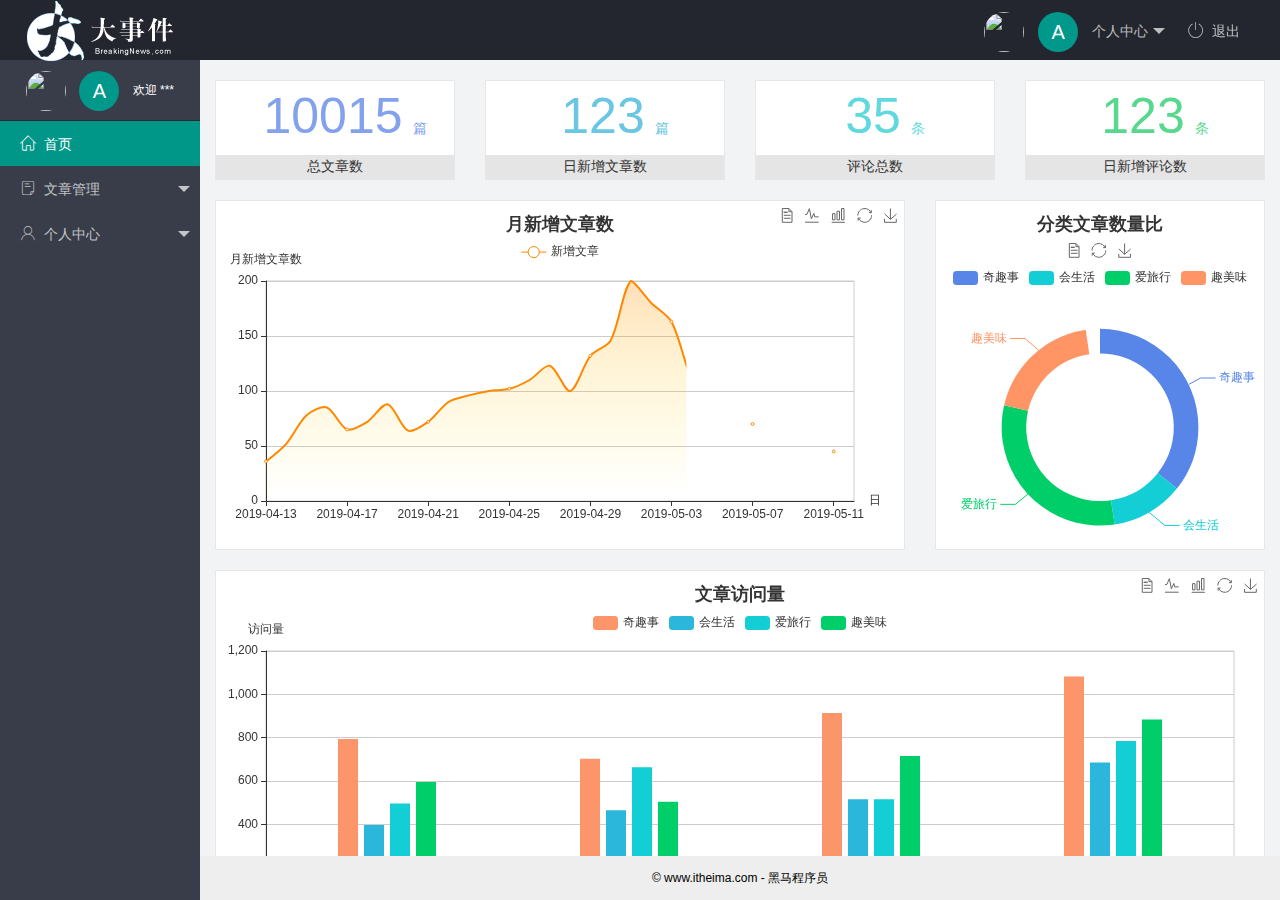
==== commit 6ba830f9: "完成个人中心功能的开发" ====
--- a/index.html
+++ b/index.html
@@ -28,9 +28,9 @@
                         <span class="text-avatar">A</span> 个人中心
                     </a>
                     <dl class="layui-nav-child">
-                        <dd><a href="">基本资料</a></dd>
-                        <dd><a href="">更换头像</a></dd>
-                        <dd><a href="">重置密码</a></dd>
+                        <dd><a href="/user/user_info.html" target="fm">基本资料</a></dd>
+                        <dd><a href="/user/user_avatar.html" target="fm">更换头像</a></dd>
+                        <dd><a href="/user/user_pwd.html" target="fm">重置密码</a></dd>
                     </dl>
                 </li>
                 <li class="layui-nav-item"><a href="javascript:;" id="btnLogout"><span class="iconfont icon-tuichu"></span>退出</a></li>
@@ -63,9 +63,9 @@
                     <li class="layui-nav-item">
                         <a href="javascript:;"><span class="iconfont icon-user"></span>个人中心</a>
                         <dl class="layui-nav-child">
-                            <dd><a href="javascript:;"><i class="layui-icon layui-icon-app"></i>基本资料</a></dd>
-                            <dd><a href="javascript:;"><i class="layui-icon layui-icon-app"></i>更换头像</a></dd>
-                            <dd><a href="javascript:;"><i class="layui-icon layui-icon-app"></i>重置密码</a></dd>
+                            <dd><a href="/user/user_info.html" target="fm"><i class="layui-icon layui-icon-app"></i>基本资料</a></dd>
+                            <dd><a href="/user/user_avatar.html" target="fm"><i class="layui-icon layui-icon-app"></i>更换头像</a></dd>
+                            <dd><a href="/user/user_pwd.html" target="fm"><i class="layui-icon layui-icon-app"></i>重置密码</a></dd>
                         </dl>
                     </li>
                 </ul>
--- a/assets/css/index.css
+++ b/assets/css/index.css
@@ -34,7 +34,7 @@
     line-height: 60px;
     text-align: center;
     font-size: 12px;
-    border-bottom: 1px solid #383d49;
+    border-bottom: 1px solid #272b33;
     user-select: none;
 }
 
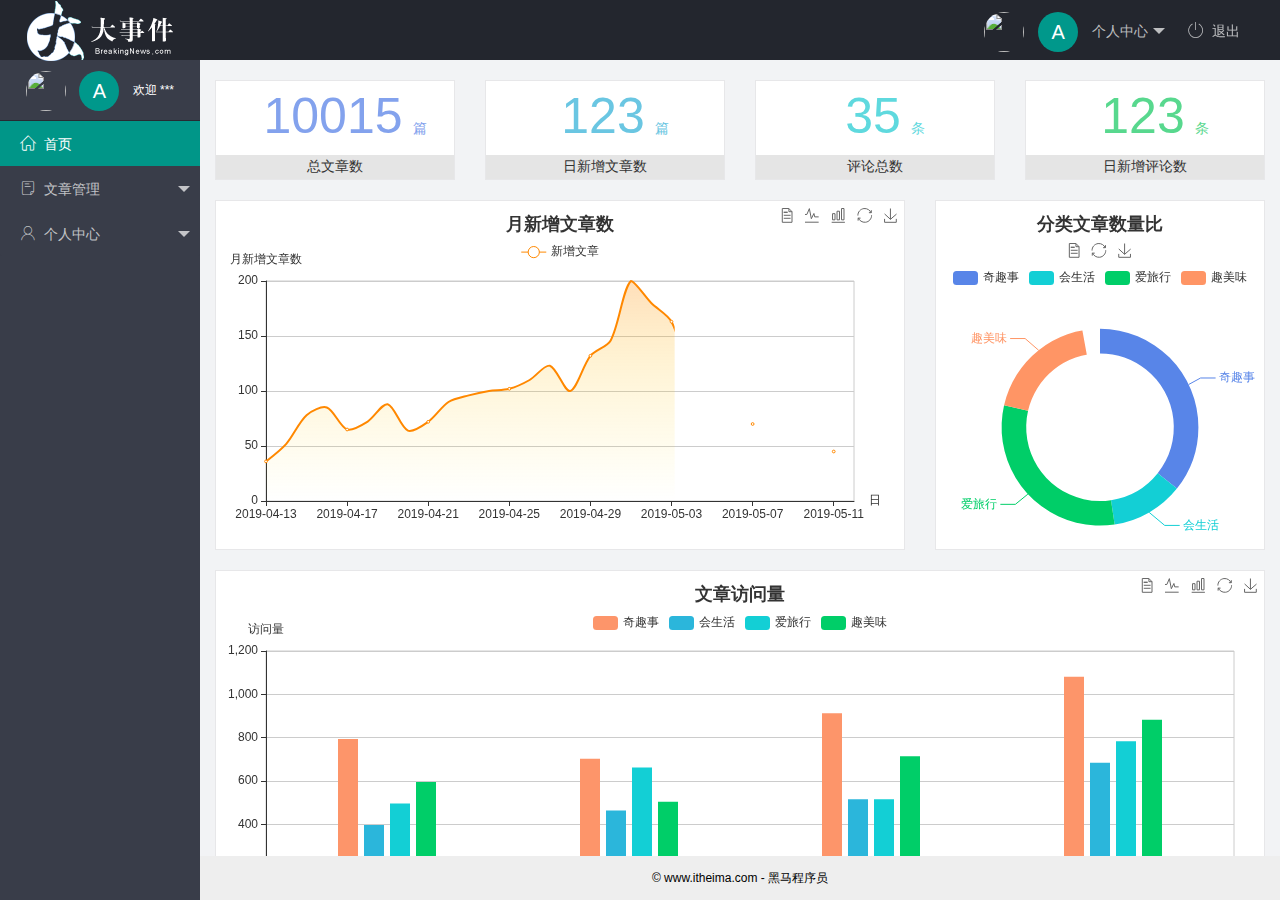
==== commit 2dec2478: "完成了文章管理相关功能的开发" ====
--- a/index.html
+++ b/index.html
@@ -55,9 +55,9 @@
                     <li class="layui-nav-item">
                         <a class="" href="javascript:;"><span class="iconfont icon-16"></span>文章管理</a>
                         <dl class="layui-nav-child">
-                            <dd><a href="javascript:;"><i class="layui-icon layui-icon-app"></i>文章类别</a></dd>
-                            <dd><a href="javascript:;"><i class="layui-icon layui-icon-app"></i>文章列表</a></dd>
-                            <dd><a href="javascript:;"><i class="layui-icon layui-icon-app"></i>发表文章</a></dd>
+                            <dd><a href="/article/art_cate.html" target="fm"><i class="layui-icon layui-icon-app"></i>文章类别</a></dd>
+                            <dd><a href="/article/art_list.html" target="fm" id="art_list"><i class="layui-icon layui-icon-app"></i>文章列表</a></dd>
+                            <dd><a href="/article/art_pub.html" target="fm"><i class="layui-icon layui-icon-app"></i>发表文章</a></dd>
                         </dl>
                     </li>
                     <li class="layui-nav-item">
